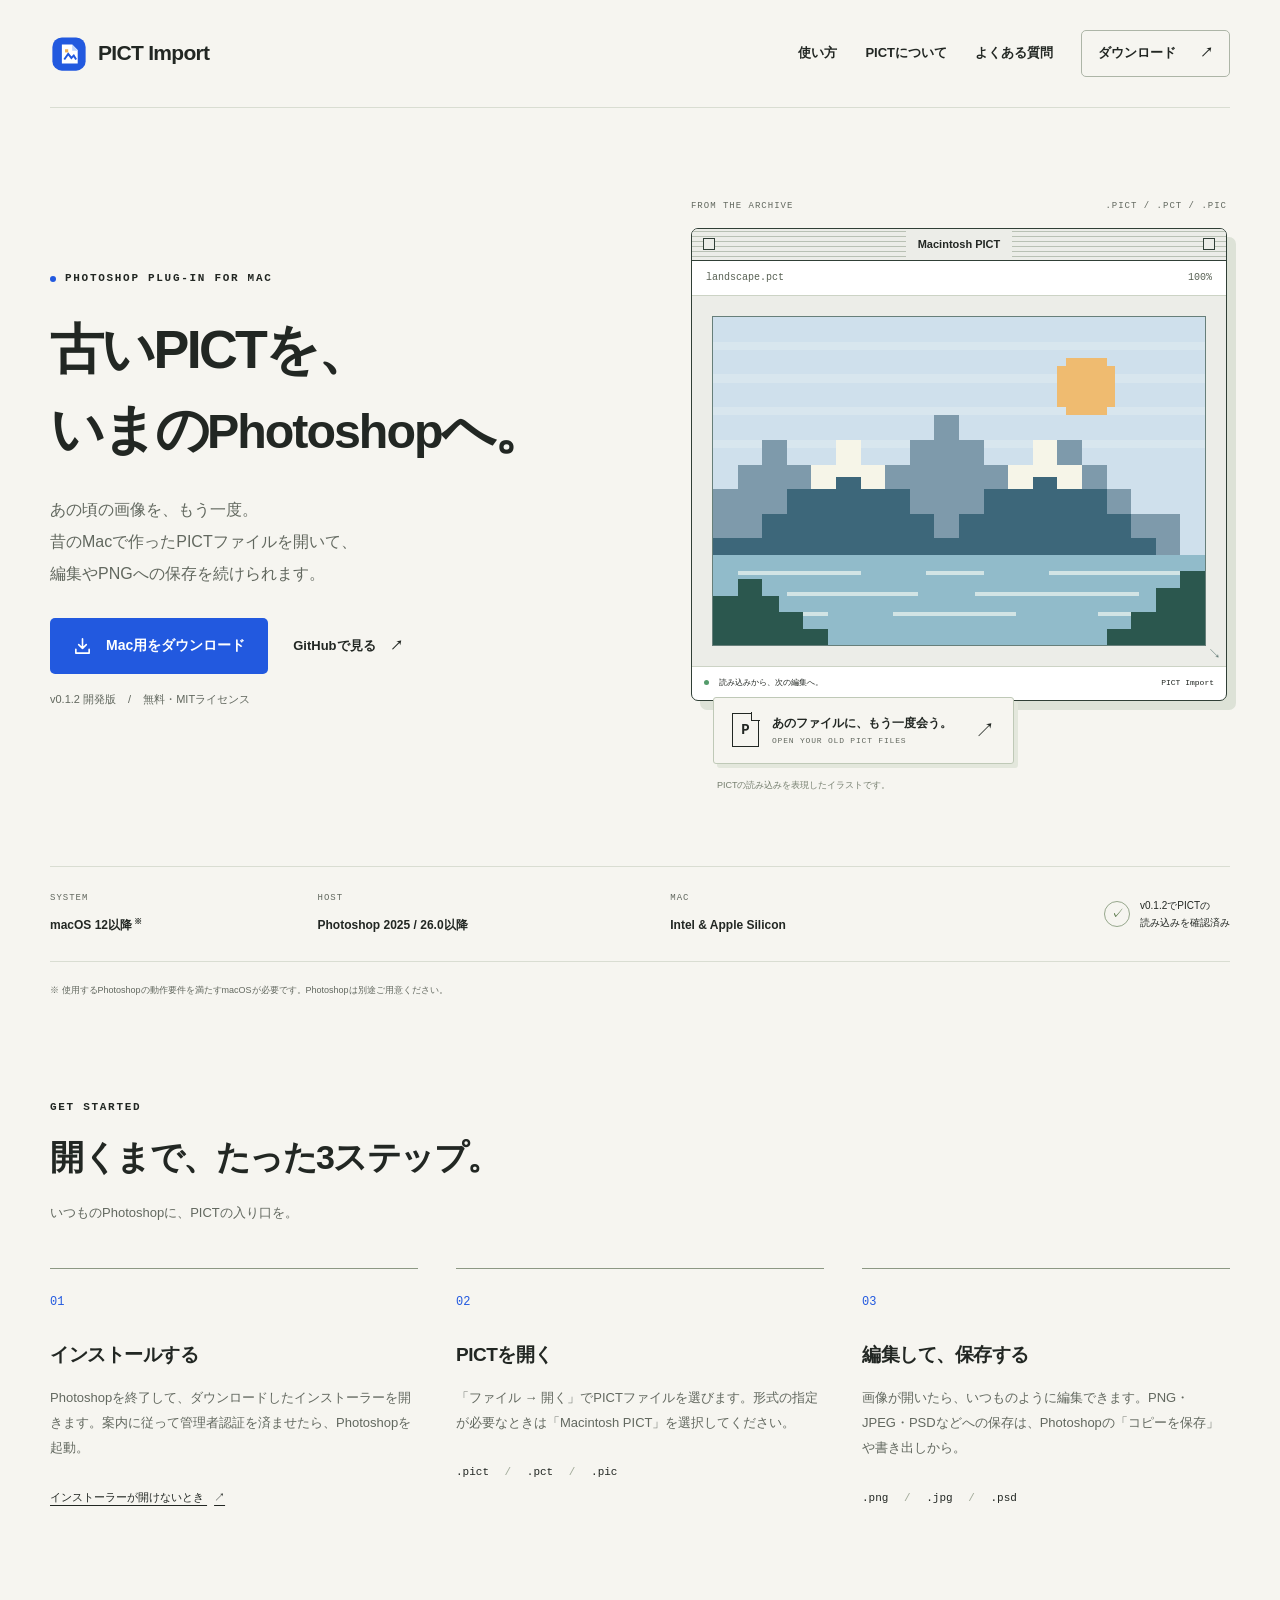
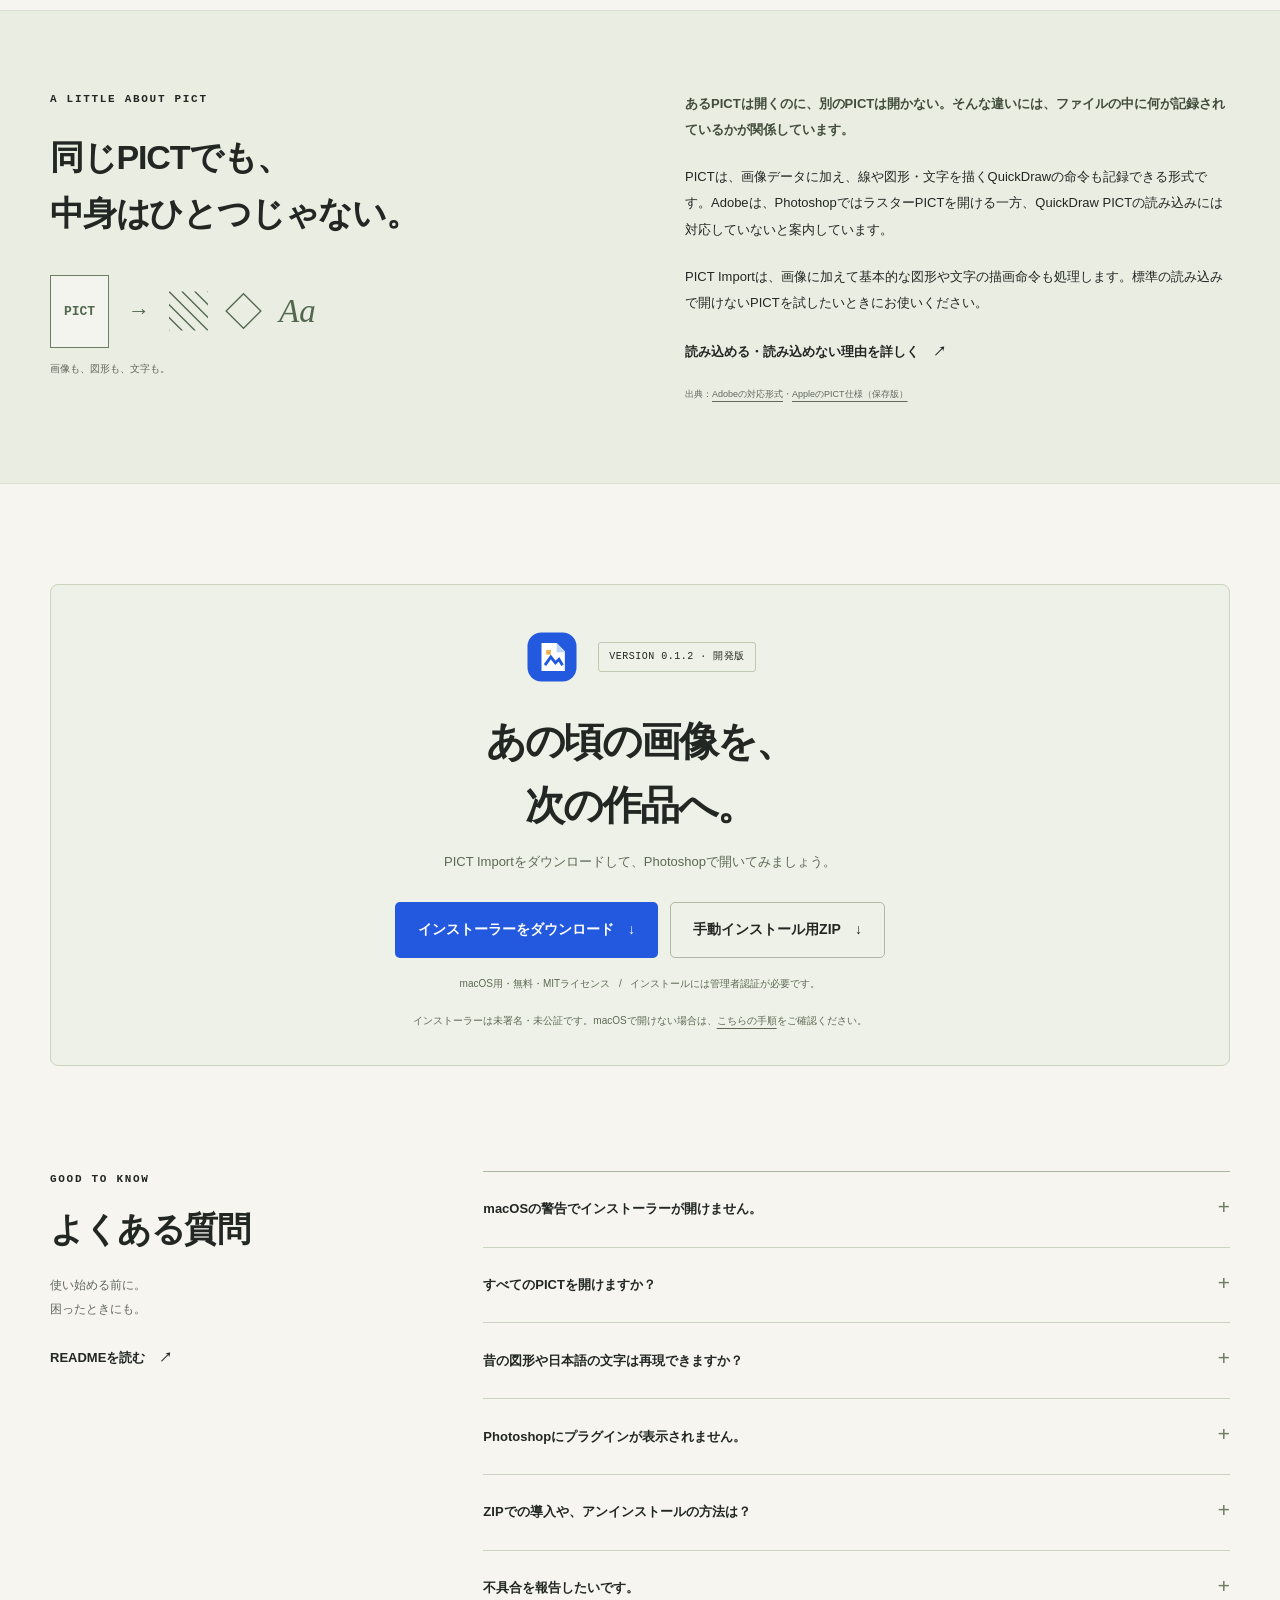
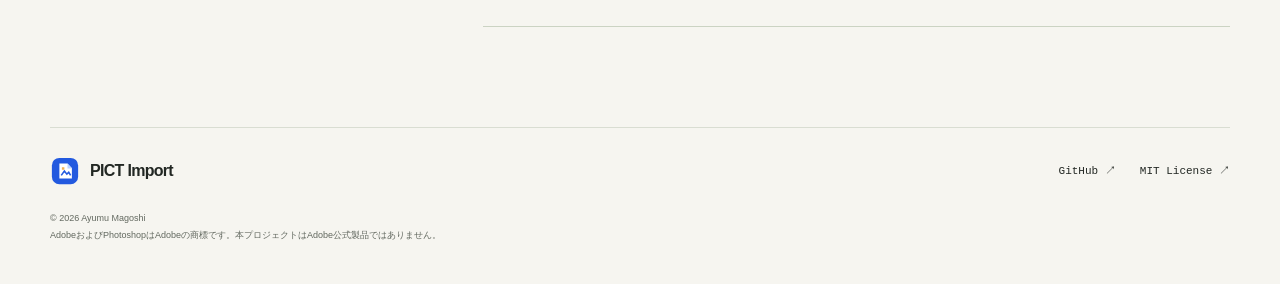
==== docs/index.html @ df790e62 "PICT Importのホームページを追加する" ====
<!doctype html>
<html lang="ja">
<head>
  <meta charset="utf-8">
  <meta name="viewport" content="width=device-width, initial-scale=1">
  <meta name="theme-color" content="#f6f5f0">
  <title>PICT Import — 古いPICTを、いまのPhotoshopへ。</title>
  <meta name="description" content="昔のMacで作成したPICT画像をPhotoshopで開く、無料のmacOS用プラグイン。PICT Importのダウンロード、インストール、使い方をご案内します。">
  <meta property="og:type" content="website">
  <meta property="og:locale" content="ja_JP">
  <meta property="og:title" content="PICT Import — 古いPICTを、いまのPhotoshopへ。">
  <meta property="og:description" content="あの頃の画像を、もう一度。Macintosh PICTをPhotoshopで開く、無料のmacOS用プラグイン。">
  <meta property="og:url" content="https://ayumuwall.github.io/PICT-Import/">
  <link rel="canonical" href="https://ayumuwall.github.io/PICT-Import/">
  <link rel="icon" type="image/svg+xml" href="assets/pict-mark.svg">
  <link rel="stylesheet" href="assets/style.css">
  <script src="assets/site.js" defer></script>
</head>
<body>
  <a class="skip" href="#main">本文へ移動</a>
  <header class="site-header wrap">
    <a class="brand" href="#" aria-label="PICT Import ホーム"><img src="assets/pict-mark.svg" alt="" width="38" height="38"><span>PICT Import</span></a>
    <nav aria-label="メインナビゲーション">
      <a href="#how-to">使い方</a>
      <a href="#about-pict">PICTについて</a>
      <a href="#faq">よくある質問</a>
      <a class="nav-download" href="#download">ダウンロード <span aria-hidden="true">↗</span></a>
    </nav>
  </header>

  <main id="main">
    <section class="hero wrap" aria-labelledby="hero-title">
      <div class="hero-copy">
        <p class="eyebrow"><span class="status-dot" aria-hidden="true"></span> PHOTOSHOP PLUG-IN FOR MAC</p>
        <h1 id="hero-title">古いPICTを、<br>いまの<span class="hero-product">Photoshop</span>へ。</h1>
        <p class="hero-lead">あの頃の画像を、もう一度。<br>昔のMacで作ったPICTファイルを開いて、<br class="desktop-break">編集やPNGへの保存を続けられます。</p>
        <div class="hero-actions">
          <a class="button primary" href="https://github.com/ayumuwall/PICT-Import/releases/download/v0.1.2/PICT-Import-0.1.2-Installer.pkg"><svg viewBox="0 0 20 20" fill="none" aria-hidden="true"><path d="M10 2v10m-4-4 4 4 4-4M3 13v4h14v-4" stroke="currentColor" stroke-width="1.7" stroke-linecap="round" stroke-linejoin="round"/></svg>Mac用をダウンロード</a>
          <a class="text-link" href="https://github.com/ayumuwall/PICT-Import">GitHubで見る <span aria-hidden="true">↗</span></a>
        </div>
        <p class="release-note">v0.1.2 開発版 <span aria-hidden="true">/</span> 無料・MITライセンス</p>
      </div>

      <figure class="hero-visual">
        <div class="visual-topline"><span>FROM THE ARCHIVE</span><span>.PICT / .PCT / .PIC</span></div>
        <div class="art-window">
          <div class="art-titlebar"><span class="window-square" aria-hidden="true"></span><span>Macintosh PICT</span><span class="window-square" aria-hidden="true"></span></div>
          <div class="art-toolbar"><span>landscape.pct</span><span>100%</span></div>
          <div class="art-canvas">
            <svg class="landscape" viewBox="0 0 480 320" role="img" aria-labelledby="landscape-title" shape-rendering="crispEdges">
              <title id="landscape-title">古いMacの絵をイメージした、山と湖のピクセルイラスト</title>
              <rect width="480" height="320" fill="#cfe0ec"/>
              <path d="M0 24h480v8H0zm0 32h480v8H0zm0 32h480v8H0zm0 32h480v8H0z" fill="#d8e6ee"/>
              <path d="M344 40h40v8h8v40h-8v8h-40v-8h-8V48h8z" fill="#efbb70"/>
              <path d="M0 192v-24h24v-24h24v-24h24v24h24v24h24v24h24v-24h24v-24h24v-24h24V96h24v24h24v24h24v24h24v-24h24v-24h24v24h24v24h24v24h48v128H0z" fill="#7e9aab"/>
              <path d="M0 216h48v-24h24v-24h24v-24h24v-24h24v24h24v24h24v24h24v24h24v-24h24v-24h24v-24h24v-24h24v24h24v24h24v24h24v24h24v24h48v104H0z" fill="#3d677a"/>
              <path d="M96 144h24v-24h24v24h24v24h-24v-12h-24v12H96zm192 0h24v-24h24v24h24v24h-24v-12h-24v12h-24z" fill="#f6f5e8"/>
              <path d="M0 232h480v88H0z" fill="#91bbca"/>
              <path d="M24 248h120v4H24zm184 0h56v4h-56zm120 0h128v4H328zM72 268h128v4H72zm184 0h160v4H256zM16 288h96v4H16zm160 0h120v4H176zm200 0h88v4h-88z" fill="#d2e4e5"/>
              <path d="M0 272h24v-16h24v16h16v16h24v16h24v16H0zm384 48v-16h24v-16h24v-24h24v-16h24v72z" fill="#2b574e"/>
            </svg>
            <span class="canvas-corner" aria-hidden="true">↘</span>
          </div>
          <div class="art-status"><span><i aria-hidden="true"></i> 読み込みから、次の編集へ。</span><span>PICT Import</span></div>
        </div>
        <div class="format-tag"><span class="file-mini" aria-hidden="true">P</span><div><strong>あのファイルに、もう一度会う。</strong><span>OPEN YOUR OLD PICT FILES</span></div><span aria-hidden="true">↗</span></div>
        <figcaption>PICTの読み込みを表現したイラストです。</figcaption>
      </figure>
    </section>

    <div class="compatibility wrap" aria-label="必要な環境">
      <div><span class="mini-label">SYSTEM</span><strong>macOS 12以降<sup>※</sup></strong></div>
      <div><span class="mini-label">HOST</span><strong>Photoshop 2025 / 26.0以降</strong></div>
      <div><span class="mini-label">MAC</span><strong>Intel &amp; Apple Silicon</strong></div>
      <div class="verified"><span class="check" aria-hidden="true">✓</span><span>v0.1.2でPICTの<br>読み込みを確認済み</span></div>
    </div>
    <p class="system-note wrap">※ 使用するPhotoshopの動作要件を満たすmacOSが必要です。Photoshopは別途ご用意ください。</p>

    <section id="how-to" class="section wrap" aria-labelledby="how-title">
      <div class="section-heading"><p class="eyebrow">GET STARTED</p><h2 id="how-title">開くまで、<br class="mobile-break">たった3ステップ。</h2><p>いつものPhotoshopに、PICTの入り口を。</p></div>
      <div class="steps">
        <article class="step"><span class="step-number">01</span><h3>インストールする</h3><p>Photoshopを終了して、ダウンロードしたインストーラーを開きます。案内に従って管理者認証を済ませたら、Photoshopを起動。</p><a href="#installer-help">インストーラーが開けないとき <span aria-hidden="true">↗</span></a></article>
        <article class="step"><span class="step-number">02</span><h3>PICTを開く</h3><p>「ファイル → 開く」でPICTファイルを選びます。形式の指定が必要なときは「Macintosh PICT」を選択してください。</p><span class="file-types">.pict <span>/</span> .pct <span>/</span> .pic</span></article>
        <article class="step"><span class="step-number">03</span><h3>編集して、保存する</h3><p>画像が開いたら、いつものように編集できます。PNG・JPEG・PSDなどへの保存は、Photoshopの「コピーを保存」や書き出しから。</p><span class="file-types">.png <span>/</span> .jpg <span>/</span> .psd</span></article>
      </div>
    </section>

    <section id="about-pict" class="pict-story" aria-labelledby="story-title">
      <div class="wrap story-grid">
        <div><p class="eyebrow">A LITTLE ABOUT PICT</p><h2 id="story-title">同じPICTでも、<br>中身はひとつじゃない。</h2><div class="story-graphic" aria-hidden="true"><span class="story-file">PICT</span><span class="story-arrow">→</span><span class="story-symbol">▧</span><span class="story-symbol">◇</span><span class="story-symbol letter">Aa</span></div><p class="story-caption">画像も、図形も、文字も。</p></div>
        <div class="story-copy"><p>あるPICTは開くのに、別のPICTは開かない。そんな違いには、ファイルの中に何が記録されているかが関係しています。</p><p>PICTは、画像データに加え、線や図形・文字を描くQuickDrawの命令も記録できる形式です。Adobeは、PhotoshopではラスターPICTを開ける一方、QuickDraw PICTの読み込みには対応していないと案内しています。</p><p>PICT Importは、画像に加えて基本的な図形や文字の描画命令も処理します。標準の読み込みで開けないPICTを試したいときにお使いください。</p><a class="text-link" href="https://github.com/ayumuwall/PICT-Import#photoshopで開けるpictと開けないpictがある理由">読み込める・読み込めない理由を詳しく <span aria-hidden="true">↗</span></a><p class="source-note">出典：<a href="https://helpx.adobe.com/jp/photoshop/desktop/save-and-export/export-files-to-different-formats/image-file-formats-supported-in-photoshop.html">Adobeの対応形式</a>・<a href="https://dev.os9.ca/techpubs/mac/QuickDraw/QuickDraw-461.html">AppleのPICT仕様（保存版）</a></p></div>
      </div>
    </section>

    <section id="download" class="section wrap download-section" aria-labelledby="download-title">
      <div class="download-panel"><div class="download-heading"><img src="assets/pict-mark.svg" alt="" width="56" height="56"><span class="version-chip">VERSION 0.1.2 · 開発版</span></div><h2 id="download-title">あの頃の画像を、<br>次の作品へ。</h2><p>PICT Importをダウンロードして、<br class="mobile-break">Photoshopで開いてみましょう。</p><div class="download-actions"><a class="button primary" href="https://github.com/ayumuwall/PICT-Import/releases/download/v0.1.2/PICT-Import-0.1.2-Installer.pkg">インストーラーをダウンロード <span aria-hidden="true">↓</span></a><a class="button secondary" href="https://github.com/ayumuwall/PICT-Import/releases/download/v0.1.2/PICT-Import-0.1.2-macOS.zip">手動インストール用ZIP <span aria-hidden="true">↓</span></a></div><p class="download-note">macOS用・無料・MITライセンス <span aria-hidden="true">/</span> インストールには管理者認証が必要です。</p><p class="signature-note">インストーラーは未署名・未公証です。macOSで開けない場合は、<a href="#installer-help">こちらの手順</a>をご確認ください。</p></div>
    </section>

    <section id="faq" class="section wrap faq-section" aria-labelledby="faq-title">
      <div class="faq-heading"><p class="eyebrow">GOOD TO KNOW</p><h2 id="faq-title">よくある質問</h2><p>使い始める前に。<br>困ったときにも。</p><a class="text-link" href="https://github.com/ayumuwall/PICT-Import#readme">READMEを読む <span aria-hidden="true">↗</span></a></div>
      <div class="questions">
        <details id="installer-help"><summary>macOSの警告でインストーラーが開けません。</summary><div class="answer"><p>「開発元を確認できない」などの警告が出る場合があります。このサイトのリンク先のGitHubリリースから取得したファイルであることを確認したうえで、次の手順で許可してください。</p><ol><li>一度インストーラーを開き、警告が出たら閉じます。</li><li>「システム設定 → プライバシーとセキュリティ」を開きます。macOS 12では「システム環境設定 → セキュリティとプライバシー → 一般」です。</li><li>対象のインストーラーに対して「このまま開く」を選び、案内に従います。</li></ol><p>詳しくは<a href="https://support.apple.com/ja-jp/102445">Appleの案内</a>をご覧ください。管理されているMacで許可できない場合は、管理者へご相談ください。</p></div></details>
        <details><summary>すべてのPICTを開けますか？</summary><div class="answer"><p>PICT 1／2の白黒・パレットカラー・RGB画像や、基本的な図形に対応しています。QuickTime形式でJPEGなどを埋め込んだPICT、一部の特殊な描画には未対応です。MacBinary・AppleDouble・StuffItやリソースフォーク全体からは、先にPICTデータを取り出す必要があります。</p><p>詳しい制限は<a href="https://github.com/ayumuwall/PICT-Import#読み込める画像と制限">README</a>で確認できます。</p></div></details>
        <details><summary>昔の図形や日本語の文字は再現できますか？</summary><div class="answer"><p>基本的な図形とMacRomanの欧文文字に対応しています。日本語などは正しく再現できず、欧文も現在のフォントを使うため字形や字幅が変わる場合があります。図形や文字は画像として読み込まれます。</p></div></details>
        <details><summary>Photoshopにプラグインが表示されません。</summary><div class="answer"><p>Photoshopを終了して起動し直し、「Photoshop → プラグインについて」に「Macintosh PICT」があるか確認してください。Photoshop 2025（26.0）以降が必要です。</p><p>以前に手動で配置したコピーがある場合は、同じプラグインの二重配置も確認してください。</p></div></details>
        <details><summary>ZIPでの導入や、アンインストールの方法は？</summary><div class="answer"><p>Photoshopを終了し、プラグインを次の共有フォルダーへ配置します。削除するときは、この中の<code>PICT Import.plugin</code>をゴミ箱へ移動してください。</p><div class="copy-path"><code id="plugin-path">/Library/Application Support/Adobe/Plug-Ins/CC/</code><button type="button" id="copy-path" aria-describedby="copy-status">コピー</button></div><p id="copy-status" class="copy-status" role="status" aria-live="polite"></p><p>手動導入の詳しい手順は<a href="https://github.com/ayumuwall/PICT-Import#インストール">README</a>にまとめています。</p></div></details>
        <details><summary>不具合を報告したいです。</summary><div class="answer"><p><a href="https://github.com/ayumuwall/PICT-Import/issues">GitHub Issues</a>へ、macOS・Photoshop・PICT Importのバージョン、Macの種類（Intel／Apple Silicon）、表示されたエラーを添えてお知らせください。共有可能なサンプルがあると調査に役立ちます。</p></div></details>
      </div>
    </section>
  </main>

  <footer class="site-footer wrap"><a class="brand" href="#"><img src="assets/pict-mark.svg" alt="" width="30" height="30"><span>PICT Import</span></a><div><a href="https://github.com/ayumuwall/PICT-Import">GitHub ↗</a><a href="https://github.com/ayumuwall/PICT-Import/blob/main/LICENSE">MIT License ↗</a></div><p>© 2026 Ayumu Magoshi<br>AdobeおよびPhotoshopはAdobeの商標です。本プロジェクトはAdobe公式製品ではありません。</p></footer>
</body>
</html>
---- docs/assets/style.css ----
:root{--paper:#f6f5f0;--ink:#222723;--muted:#62685f;--line:#d9ddd2;--blue:#2259df;--blue-dark:#1541b2;--green:#e9ede2;--mono:ui-monospace,SFMono-Regular,Menlo,monospace;--sans:-apple-system,BlinkMacSystemFont,"Helvetica Neue","Hiragino Kaku Gothic ProN","Yu Gothic",Meiryo,sans-serif}*{box-sizing:border-box}html{scroll-behavior:smooth;scroll-padding-top:24px}body{margin:0;background:var(--paper);color:var(--ink);font-family:var(--sans);font-size:15px;line-height:1.85;-webkit-font-smoothing:antialiased}a{color:inherit;text-underline-offset:4px}button{font:inherit}a:focus-visible,button:focus-visible,summary:focus-visible{outline:3px solid var(--blue);outline-offset:5px}img,svg{max-width:100%;vertical-align:middle}.wrap{width:min(1180px,calc(100% - 96px));margin-inline:auto}.skip{position:absolute;left:20px;top:-80px;background:var(--ink);color:white;padding:12px 20px;z-index:10}.skip:focus{top:12px}.site-header{height:108px;display:flex;align-items:center;justify-content:space-between;border-bottom:1px solid var(--line);gap:24px}.brand{display:inline-flex;align-items:center;gap:10px;text-decoration:none;font-size:21px;font-weight:750;letter-spacing:-.7px;white-space:nowrap}nav{display:flex;align-items:center;gap:28px;font-size:13px;font-weight:650}nav a{text-decoration:none}nav a:hover{color:var(--blue)}.nav-download{border:1px solid #adb5a7;padding:10px 16px;border-radius:5px;display:flex;align-items:center;gap:24px}.hero{display:grid;grid-template-columns:1.1fr 1fr;align-items:center;gap:48px;min-height:620px;padding-block:78px 72px}.eyebrow{font-family:var(--mono);font-size:11px;letter-spacing:1.7px;font-weight:650;margin:0 0 22px;display:flex;align-items:center;gap:9px;line-height:1.5}.status-dot{width:6px;height:6px;background:var(--blue);border-radius:50%}h1,h2,h3,p{overflow-wrap:anywhere}h1{font-size:clamp(36px,4.2vw,57px);line-height:1.5;letter-spacing:-2.7px;margin:0 0 24px;font-weight:750;word-break:keep-all;overflow-wrap:normal}.hero-product{font-size:.9em;letter-spacing:-2px}.hero-lead{font-size:16px;line-height:2;color:var(--muted);margin:0 0 28px}.hero-actions{display:flex;align-items:center;gap:25px;flex-wrap:wrap}.button{display:inline-flex;align-items:center;justify-content:center;gap:14px;min-height:54px;padding:14px 22px;border-radius:5px;font-weight:650;font-size:14px;text-decoration:none;border:1px solid transparent;transition:background .2s,transform .2s}.button svg{width:19px;height:19px}.primary{background:var(--blue);color:#fff}.primary:hover{background:var(--blue-dark);transform:translateY(-2px)}.secondary{background:transparent;border-color:#afb8a6}.secondary:hover{background:#e1e7d8}.text-link{font-size:13px;font-weight:650;text-decoration:none;display:inline-flex;align-items:center;gap:14px}.text-link:hover{color:var(--blue)}.release-note{font-size:11px;color:var(--muted);margin:15px 0 0}.release-note span{margin:0 9px}.hero-visual{margin:0;position:relative;padding:12px 3px 0 0}.visual-topline{display:flex;justify-content:space-between;gap:12px;font-family:var(--mono);font-size:9px;letter-spacing:1px;color:var(--muted);margin-bottom:13px}.art-window{border:1.5px solid #303f36;border-radius:7px;background:#fff;box-shadow:9px 9px 0 #dde2d7;overflow:hidden}.art-titlebar{height:32px;background:repeating-linear-gradient(to bottom,#ecede8 0,#ecede8 2px,#b9c1b4 2px,#b9c1b4 3px,#ecede8 3px,#ecede8 5px);border-bottom:1.5px solid #303f36;display:flex;align-items:center;justify-content:space-between;padding:0 11px;font-size:11px;font-weight:650}.art-titlebar>span:nth-child(2){background:#ecede8;padding-inline:12px;line-height:26px}.window-square{width:12px;height:12px;border:1px solid #303f36;background:#ecede8}.art-toolbar{display:flex;justify-content:space-between;padding:8px 14px;border-bottom:1px solid #ccd3c5;font-family:var(--mono);font-size:10px;color:#586154}.art-canvas{padding:20px;background-color:#ecede8;background-image:radial-gradient(#c0c7b9 .7px,transparent .7px);background-size:6px 6px;position:relative}.landscape{display:block;width:100%;border:1px solid #677f7a}.canvas-corner{position:absolute;right:5px;bottom:0;font-size:13px;color:#677f7a}.art-status{padding:9px 12px;display:flex;justify-content:space-between;align-items:center;gap:12px;border-top:1px solid #ccd3c5;font-size:8px;font-family:var(--mono)}.art-status i{display:inline-block;width:5px;height:5px;background:#549b6b;border-radius:50%;margin-right:5px}.format-tag{display:flex;align-items:center;gap:13px;width:max-content;max-width:calc(100% - 22px);margin:-4px 0 0 22px;position:relative;background:var(--paper);padding:14px 18px;border:1px solid #bfc9b7;border-radius:3px;box-shadow:4px 4px 0 #e3e7dc}.format-tag strong{display:block;font-size:12px}.format-tag div>span{display:block;font-family:var(--mono);font-size:8px;letter-spacing:.8px;color:var(--muted)}.format-tag>span:last-child{margin-left:10px;font-size:20px}.file-mini{display:grid;place-items:center;width:27px;height:34px;border:1.5px solid var(--ink);font-family:var(--mono);font-size:14px;font-weight:700;position:relative}.file-mini:after{content:"";position:absolute;right:-2px;top:-2px;width:8px;height:8px;background:var(--paper);border-left:1.5px solid var(--ink);border-bottom:1.5px solid var(--ink)}figcaption{margin:13px 0 0 26px;font-size:9px;color:#757e6e}.compatibility{display:grid;grid-template-columns:1fr 1.35fr 1.2fr 1fr;gap:24px;padding-block:23px;border-top:1px solid var(--line);border-bottom:1px solid var(--line);align-items:center}.mini-label{display:block;font-family:var(--mono);font-size:9px;color:var(--muted);letter-spacing:1px;margin-bottom:4px}.compatibility strong{font-size:12px;font-weight:600}.compatibility sup{font-size:8px;margin-left:2px}.verified{display:flex;align-items:center;gap:10px;justify-content:flex-end;font-size:10px;line-height:1.7}.check{display:grid;place-items:center;width:26px;height:26px;border:1px solid #96a78c;border-radius:50%;color:#537343;font-size:13px}.system-note{font-size:9px;color:var(--muted);padding-top:11px;margin-bottom:0}.section{padding-block:100px}.section-heading h2,.faq-heading h2{font-size:34px;letter-spacing:-1.5px;line-height:1.55;margin:0 0 17px}.section-heading .eyebrow,.faq-heading .eyebrow{margin-bottom:16px}.section-heading>p:last-child{font-size:13px;color:var(--muted);margin:0}.steps{display:grid;grid-template-columns:repeat(3,1fr);gap:38px;margin-top:43px}.step{border-top:1.5px solid #8c9883;padding-top:17px}.step-number{font-family:var(--mono);font-size:12px;color:var(--blue)}.step h3{font-size:19px;letter-spacing:-.5px;margin:23px 0 13px}.step p{font-size:13px;color:var(--muted);margin:0 0 21px;line-height:1.95}.step>a{font-size:11px;text-underline-offset:4px}.step>a span{margin-left:7px}.file-types{font-family:var(--mono);font-size:11px}.file-types span{color:#a1aa99;padding:0 9px}.pict-story{background:var(--green);padding-block:80px;border-block:1px solid #d9e0d1}.story-grid{display:grid;grid-template-columns:1fr 1fr;gap:90px}.story-grid h2{font-size:34px;letter-spacing:-1.2px;line-height:1.65;margin:0}.story-graphic{display:flex;align-items:center;gap:16px;margin-top:34px;color:#53674e}.story-file{font-family:var(--mono);font-weight:650;display:grid;place-items:center;width:59px;height:73px;border:1.5px solid #6c7d63;font-size:13px;background:#f2f4ed}.story-arrow{font-size:22px;margin-inline:3px}.story-symbol{font-size:39px;line-height:1}.story-symbol.letter{font-family:Georgia,serif;font-size:33px;font-style:italic}.story-caption{font-size:10px;margin-top:12px;color:var(--muted)}.story-copy>p{font-size:13px;line-height:2.05;margin:0 0 20px}.story-copy>p:first-child{font-weight:650;color:#424d3b}.story-copy .source-note{font-size:9px;color:var(--muted);margin:20px 0 0}.download-section{padding-bottom:44px}.download-panel{text-align:center;border:1px solid #cbd5be;padding:44px 32px 35px;border-radius:8px;background-color:#edf1e7;background-image:radial-gradient(#c3cdb6 .7px,transparent .7px);background-size:8px 8px}.download-heading{display:flex;justify-content:center;align-items:center;gap:18px;margin-bottom:24px}.version-chip{border:1px solid #bdc9b0;background:#edf1e7;padding:5px 10px;border-radius:3px;font-size:10px;font-family:var(--mono);letter-spacing:.5px}.download-panel h2{font-size:40px;letter-spacing:-1.9px;line-height:1.6;margin:0 0 12px}.download-panel>p{font-size:13px;color:#5d6955}.download-actions{display:flex;justify-content:center;flex-wrap:wrap;gap:12px;margin:28px 0 17px}.download-panel .download-note{font-size:10px;margin:0}.download-note span{padding-inline:6px}.download-panel .signature-note{font-size:10px;max-width:620px;margin:17px auto 0;line-height:1.9}.faq-section{display:grid;grid-template-columns:1fr 2fr;gap:60px;padding-top:61px}.faq-heading>p:not(.eyebrow){font-size:12px;line-height:2;color:var(--muted)}.faq-heading .text-link{margin-top:13px}.questions{border-top:1px solid #abb6a0}.questions details{border-bottom:1px solid #cbd3c3;scroll-margin-top:32px}.questions summary{list-style:none;cursor:pointer;font-size:13px;font-weight:600;min-height:72px;display:flex;align-items:center;gap:24px;justify-content:space-between;padding-block:18px}.questions summary::-webkit-details-marker{display:none}.questions summary:after{content:"+";font-family:var(--mono);font-size:21px;font-weight:400;flex:none;color:#6f7d63}.questions details[open]>summary:after{content:"−"}.questions details[open]>summary{color:var(--blue)}.answer{font-size:12px;line-height:2;color:#5b6653;padding:0 22px 20px 0}.answer p{margin:0 0 15px}.answer p:last-child{margin-bottom:0}.answer ol{padding-left:22px}.answer li{margin-bottom:7px}.answer code{font-family:var(--mono);font-size:11px}.copy-path{display:flex;align-items:center;gap:12px;background:#e9ede3;border-radius:4px;padding:12px}.copy-path code{overflow-wrap:anywhere;min-width:0;flex:1}.copy-path button{flex:none;border:1px solid #a9b69c;padding:5px 9px;border-radius:3px;cursor:pointer;color:#45563b;background:#f7f8f4;font-size:10px}.copy-path button:hover{background:#fff}.copy-status{font-size:10px;min-height:1em}.site-footer{display:grid;grid-template-columns:1fr auto;gap:24px;border-top:1px solid var(--line);padding-block:28px 40px}.site-footer .brand{font-size:16px}.site-footer>div{display:flex;align-items:center;gap:24px;font-family:var(--mono);font-size:11px}.site-footer>div a{text-decoration:none}.site-footer>p{font-size:9px;color:var(--muted);line-height:1.9;margin:0;grid-column:1/-1}.mobile-break{display:none}
@media(min-width:1500px){h1{font-size:58px}.hero{gap:72px}}@media(max-width:1050px){.wrap{width:calc(100% - 64px)}nav{gap:20px;font-size:12px}.nav-download{padding:8px 12px;gap:14px}.hero{gap:32px;padding-block:64px;min-height:570px}h1{font-size:clamp(30px,3.8vw,40px);letter-spacing:-2px}.hero-lead{font-size:14px}.hero-actions{gap:16px}.hero-actions .button{font-size:12px;padding-inline:15px}.hero-actions .text-link{font-size:11px}.story-grid{gap:48px}.compatibility{gap:16px}.compatibility strong{font-size:10px}.verified{font-size:9px}.art-canvas{padding:15px}.format-tag{margin-left:12px;padding:12px;gap:10px}.format-tag strong{font-size:10px}.steps{gap:28px}.step h3{font-size:17px}.faq-section{gap:45px}.section{padding-block:80px}.download-section{padding-bottom:35px}.faq-section{padding-top:45px}}@media(max-width:760px){.wrap{width:calc(100% - 40px)}.site-header{height:78px;gap:10px}.brand{font-size:19px}.brand img{width:32px;height:32px}nav>a:not(.nav-download){display:none}.nav-download{font-size:11px;gap:10px}.hero{grid-template-columns:1fr;gap:38px;padding-block:50px 42px}.hero-copy{max-width:560px}.hero .eyebrow{font-size:9px;letter-spacing:1.3px;margin-bottom:20px}h1{font-size:clamp(33px,7.2vw,49px);letter-spacing:-2px;line-height:1.5;margin-bottom:23px}.hero-lead{font-size:14px}.hero-actions{gap:22px}.hero-actions .button{font-size:13px;padding:14px 20px}.hero-actions .text-link{font-size:12px}.hero-visual{max-width:530px;width:100%;margin:0 auto}.visual-topline{font-size:8px}.art-canvas{padding:22px}.format-tag{margin-left:24px;padding:12px 17px;gap:13px}.format-tag strong{font-size:12px}.art-status{font-size:8px}.compatibility{grid-template-columns:1fr 1fr;gap:20px;padding-block:22px}.compatibility strong{font-size:11px}.verified{justify-content:flex-start;font-size:10px}.verified br{display:none}.mini-label{font-size:8px}.system-note{font-size:9px;line-height:1.8}.section{padding-block:64px}.section-heading h2,.faq-heading h2{font-size:28px}.section-heading>p:last-child{font-size:12px}.steps{grid-template-columns:1fr;gap:30px;margin-top:30px}.step{padding:15px 0 0 42px;position:relative}.step-number{position:absolute;left:0;top:18px}.step h3{margin:0 0 10px;font-size:18px}.step p{font-size:13px;margin:0 0 13px}.step>a{display:inline-block;margin-top:0}.pict-story{padding-block:58px}.story-grid{grid-template-columns:1fr;gap:27px}.story-grid h2{font-size:28px}.story-graphic{margin-top:22px;gap:20px}.story-caption{margin-bottom:0}.story-copy>p{font-size:13px}.story-copy .text-link{font-size:12px}.download-section{padding-bottom:28px}.download-panel{padding:32px 18px 28px}.download-heading{gap:13px;margin-bottom:22px}.download-heading img{width:44px;height:44px}.version-chip{font-size:9px}.download-panel h2{font-size:32px;letter-spacing:-1.5px}.download-panel>p{font-size:12px}.download-actions{flex-direction:column;gap:10px;margin-top:24px}.download-actions .button{width:100%;font-size:12px;padding-inline:12px}.download-panel .download-note,.download-panel .signature-note{font-size:9px}.download-note span{display:none}.download-panel .download-note{max-width:240px;margin:auto}.faq-section{grid-template-columns:1fr;gap:28px;padding-top:36px}.faq-heading>p:not(.eyebrow){margin-bottom:8px}.faq-heading>p br{display:none}.faq-heading .text-link{margin-top:2px}.questions summary{font-size:12px;min-height:68px;gap:12px}.answer{padding-right:5px}.site-footer{padding-bottom:30px;gap:18px}.site-footer>div{gap:15px;font-size:10px}.site-footer .brand{font-size:14px;gap:7px}.site-footer .brand img{width:26px;height:26px}.mobile-break{display:initial}}@media(max-width:380px){h1{font-size:28px;letter-spacing:-1.7px}.hero-actions{gap:15px}.hero-actions .button{padding-inline:15px}.hero-actions .text-link{font-size:11px}.format-tag{margin-left:8px;padding-inline:11px;gap:10px}.format-tag strong{font-size:10px}.art-status{font-size:7px}.nav-download{padding-inline:10px}.site-header .brand{font-size:17px;gap:7px}}@media(prefers-reduced-motion:reduce){html{scroll-behavior:auto}*,*:before,*:after{transition:none!important;animation:none!important}}
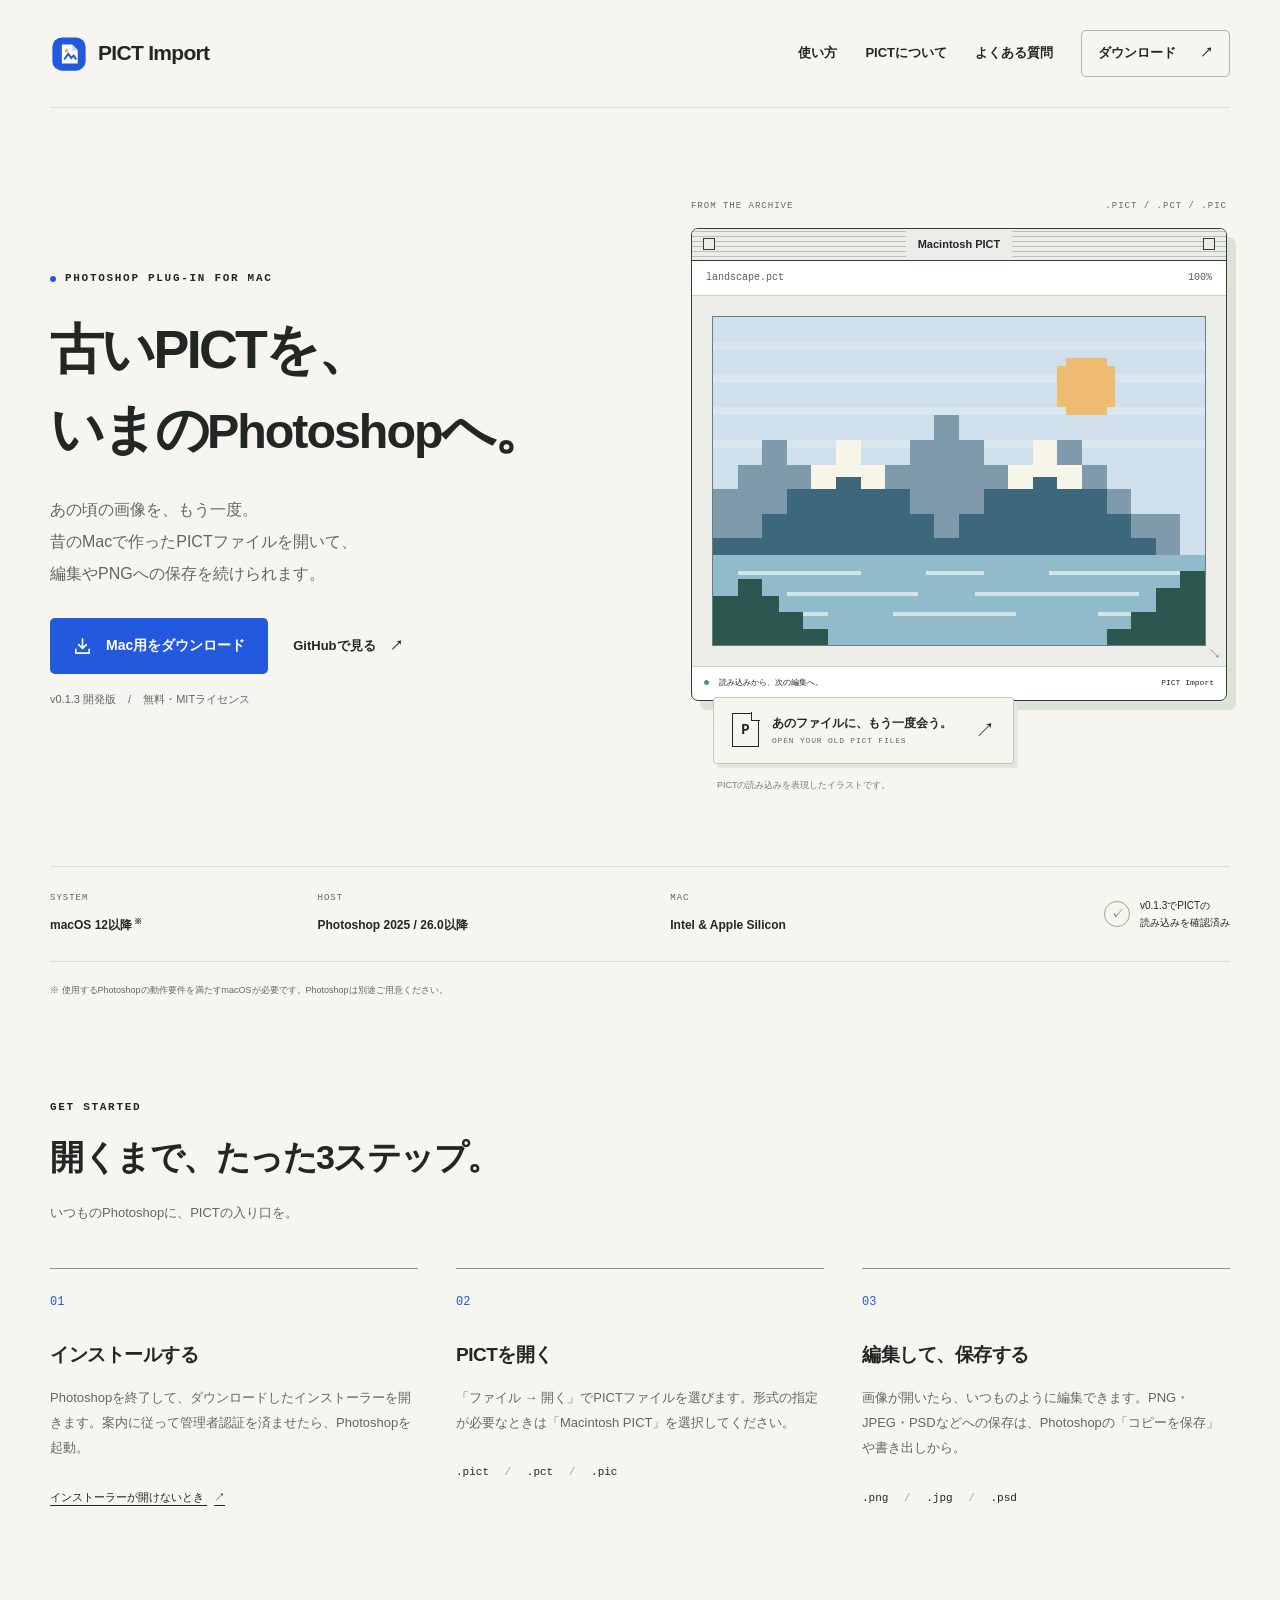
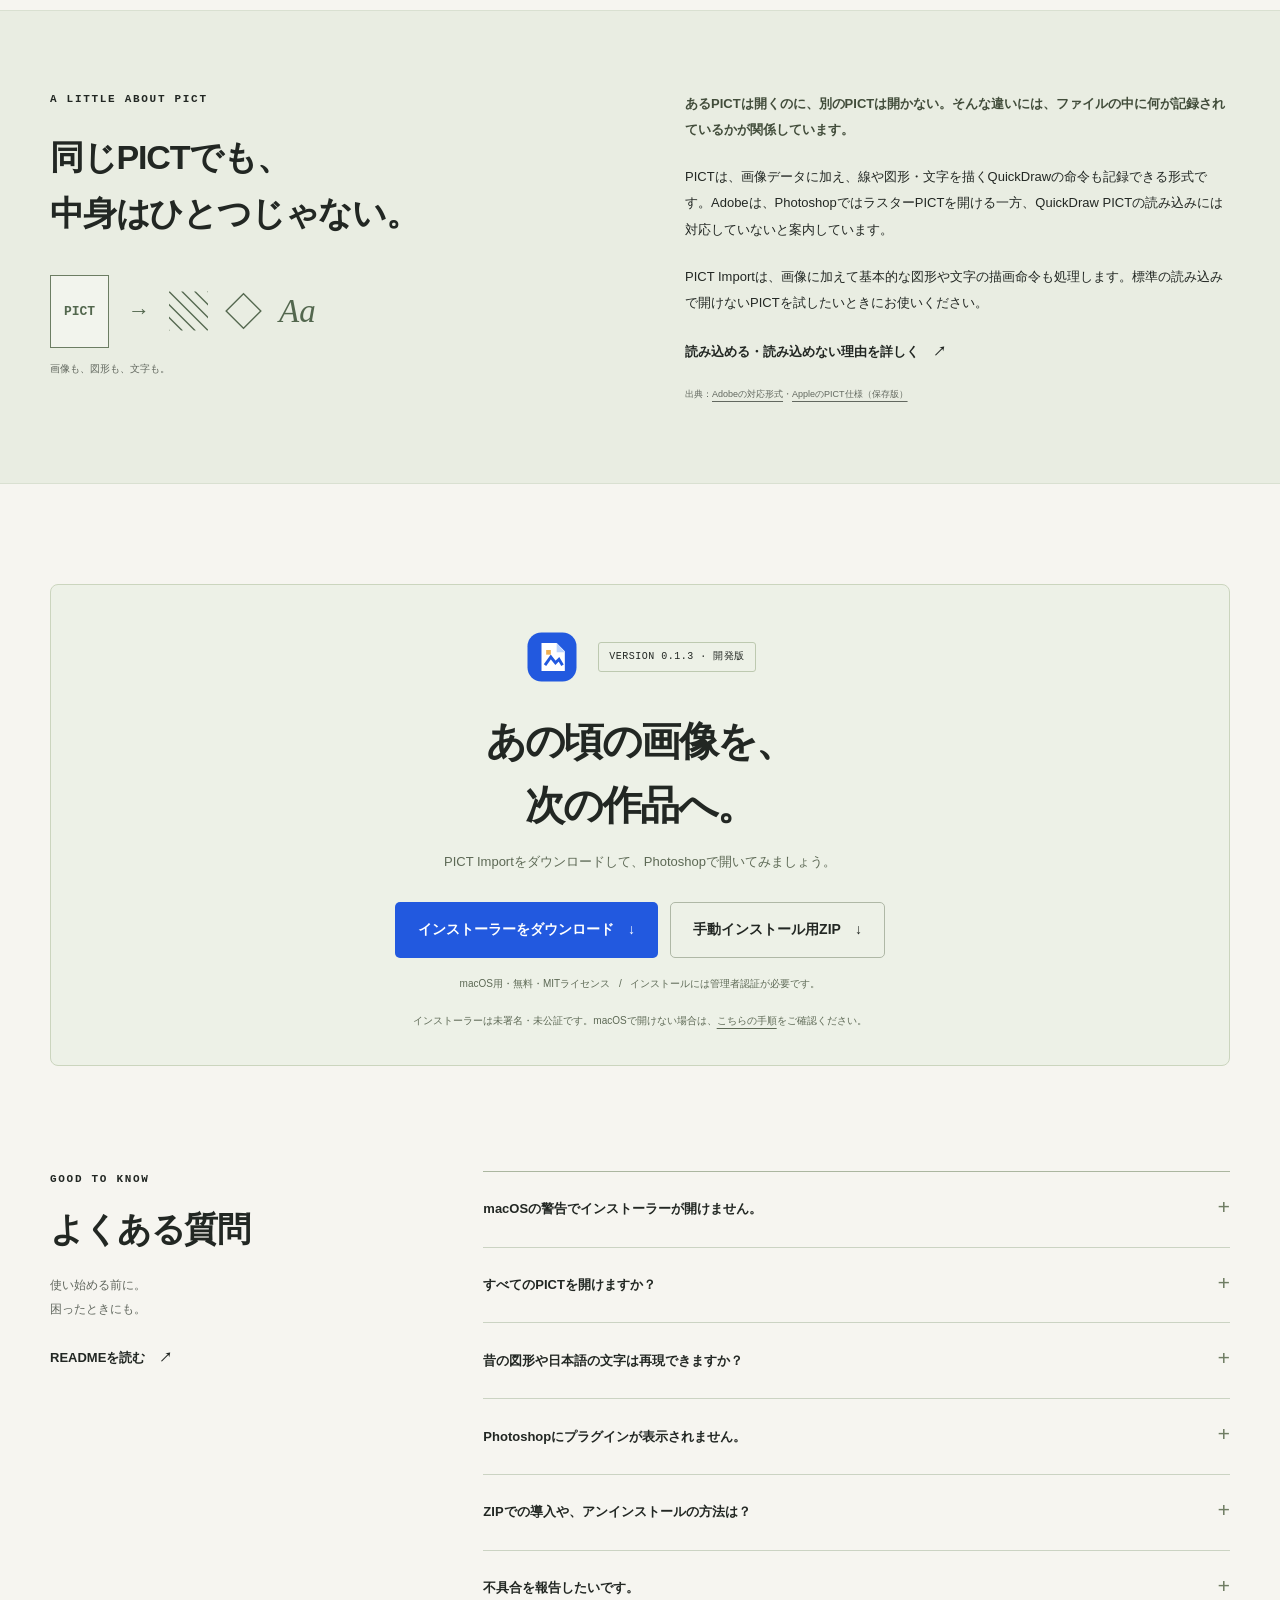
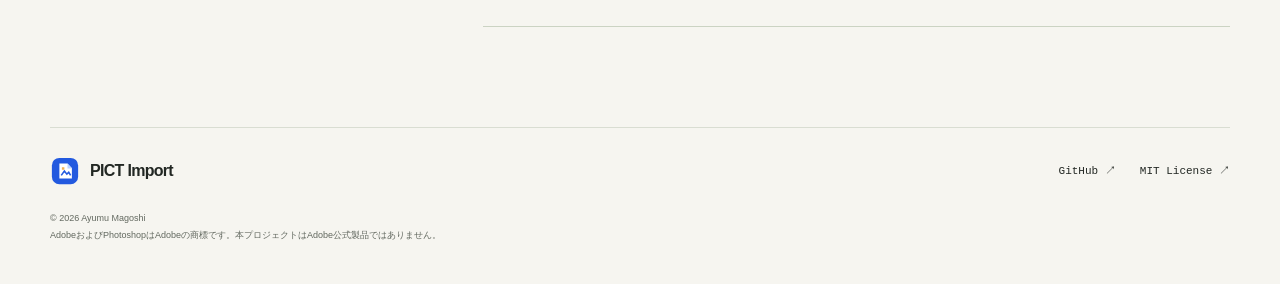
==== commit 82c0f7fd: "QuickTime埋め込みJPEGに対応して0.1.3を公開する" ====
--- a/docs/index.html
+++ b/docs/index.html
@@ -35,10 +35,10 @@
         <h1 id="hero-title">古いPICTを、<br>いまの<span class="hero-product">Photoshop</span>へ。</h1>
         <p class="hero-lead">あの頃の画像を、もう一度。<br>昔のMacで作ったPICTファイルを開いて、<br class="desktop-break">編集やPNGへの保存を続けられます。</p>
         <div class="hero-actions">
-          <a class="button primary" href="https://github.com/ayumuwall/PICT-Import/releases/download/v0.1.2/PICT-Import-0.1.2-Installer.pkg"><svg viewBox="0 0 20 20" fill="none" aria-hidden="true"><path d="M10 2v10m-4-4 4 4 4-4M3 13v4h14v-4" stroke="currentColor" stroke-width="1.7" stroke-linecap="round" stroke-linejoin="round"/></svg>Mac用をダウンロード</a>
+          <a class="button primary" href="https://github.com/ayumuwall/PICT-Import/releases/download/v0.1.3/PICT-Import-0.1.3-Installer.pkg"><svg viewBox="0 0 20 20" fill="none" aria-hidden="true"><path d="M10 2v10m-4-4 4 4 4-4M3 13v4h14v-4" stroke="currentColor" stroke-width="1.7" stroke-linecap="round" stroke-linejoin="round"/></svg>Mac用をダウンロード</a>
           <a class="text-link" href="https://github.com/ayumuwall/PICT-Import">GitHubで見る <span aria-hidden="true">↗</span></a>
         </div>
-        <p class="release-note">v0.1.2 開発版 <span aria-hidden="true">/</span> 無料・MITライセンス</p>
+        <p class="release-note">v0.1.3 開発版 <span aria-hidden="true">/</span> 無料・MITライセンス</p>
       </div>
 
       <figure class="hero-visual">
@@ -72,7 +72,7 @@
       <div><span class="mini-label">SYSTEM</span><strong>macOS 12以降<sup>※</sup></strong></div>
       <div><span class="mini-label">HOST</span><strong>Photoshop 2025 / 26.0以降</strong></div>
       <div><span class="mini-label">MAC</span><strong>Intel &amp; Apple Silicon</strong></div>
-      <div class="verified"><span class="check" aria-hidden="true">✓</span><span>v0.1.2でPICTの<br>読み込みを確認済み</span></div>
+      <div class="verified"><span class="check" aria-hidden="true">✓</span><span>v0.1.3でPICTの<br>読み込みを確認済み</span></div>
     </div>
     <p class="system-note wrap">※ 使用するPhotoshopの動作要件を満たすmacOSが必要です。Photoshopは別途ご用意ください。</p>
 
@@ -93,14 +93,14 @@
     </section>
 
     <section id="download" class="section wrap download-section" aria-labelledby="download-title">
-      <div class="download-panel"><div class="download-heading"><img src="assets/pict-mark.svg" alt="" width="56" height="56"><span class="version-chip">VERSION 0.1.2 · 開発版</span></div><h2 id="download-title">あの頃の画像を、<br>次の作品へ。</h2><p>PICT Importをダウンロードして、<br class="mobile-break">Photoshopで開いてみましょう。</p><div class="download-actions"><a class="button primary" href="https://github.com/ayumuwall/PICT-Import/releases/download/v0.1.2/PICT-Import-0.1.2-Installer.pkg">インストーラーをダウンロード <span aria-hidden="true">↓</span></a><a class="button secondary" href="https://github.com/ayumuwall/PICT-Import/releases/download/v0.1.2/PICT-Import-0.1.2-macOS.zip">手動インストール用ZIP <span aria-hidden="true">↓</span></a></div><p class="download-note">macOS用・無料・MITライセンス <span aria-hidden="true">/</span> インストールには管理者認証が必要です。</p><p class="signature-note">インストーラーは未署名・未公証です。macOSで開けない場合は、<a href="#installer-help">こちらの手順</a>をご確認ください。</p></div>
+      <div class="download-panel"><div class="download-heading"><img src="assets/pict-mark.svg" alt="" width="56" height="56"><span class="version-chip">VERSION 0.1.3 · 開発版</span></div><h2 id="download-title">あの頃の画像を、<br>次の作品へ。</h2><p>PICT Importをダウンロードして、<br class="mobile-break">Photoshopで開いてみましょう。</p><div class="download-actions"><a class="button primary" href="https://github.com/ayumuwall/PICT-Import/releases/download/v0.1.3/PICT-Import-0.1.3-Installer.pkg">インストーラーをダウンロード <span aria-hidden="true">↓</span></a><a class="button secondary" href="https://github.com/ayumuwall/PICT-Import/releases/download/v0.1.3/PICT-Import-0.1.3-macOS.zip">手動インストール用ZIP <span aria-hidden="true">↓</span></a></div><p class="download-note">macOS用・無料・MITライセンス <span aria-hidden="true">/</span> インストールには管理者認証が必要です。</p><p class="signature-note">インストーラーは未署名・未公証です。macOSで開けない場合は、<a href="#installer-help">こちらの手順</a>をご確認ください。</p></div>
     </section>
 
     <section id="faq" class="section wrap faq-section" aria-labelledby="faq-title">
       <div class="faq-heading"><p class="eyebrow">GOOD TO KNOW</p><h2 id="faq-title">よくある質問</h2><p>使い始める前に。<br>困ったときにも。</p><a class="text-link" href="https://github.com/ayumuwall/PICT-Import#readme">READMEを読む <span aria-hidden="true">↗</span></a></div>
       <div class="questions">
         <details id="installer-help"><summary>macOSの警告でインストーラーが開けません。</summary><div class="answer"><p>「開発元を確認できない」などの警告が出る場合があります。このサイトのリンク先のGitHubリリースから取得したファイルであることを確認したうえで、次の手順で許可してください。</p><ol><li>一度インストーラーを開き、警告が出たら閉じます。</li><li>「システム設定 → プライバシーとセキュリティ」を開きます。macOS 12では「システム環境設定 → セキュリティとプライバシー → 一般」です。</li><li>対象のインストーラーに対して「このまま開く」を選び、案内に従います。</li></ol><p>詳しくは<a href="https://support.apple.com/ja-jp/102445">Appleの案内</a>をご覧ください。管理されているMacで許可できない場合は、管理者へご相談ください。</p></div></details>
-        <details><summary>すべてのPICTを開けますか？</summary><div class="answer"><p>PICT 1／2の白黒・パレットカラー・RGB画像や、基本的な図形に対応しています。QuickTime形式でJPEGなどを埋め込んだPICT、一部の特殊な描画には未対応です。MacBinary・AppleDouble・StuffItやリソースフォーク全体からは、先にPICTデータを取り出す必要があります。</p><p>詳しい制限は<a href="https://github.com/ayumuwall/PICT-Import#読み込める画像と制限">README</a>で確認できます。</p></div></details>
+        <details><summary>すべてのPICTを開けますか？</summary><div class="answer"><p>PICT 1／2の白黒・パレットカラー・RGB画像や、基本的な図形に対応しています。QuickTime形式でJPEGを埋め込んだPICTにも対応しています（分割画像・平行移動・拡大縮小）。他のQuickTime圧縮方式やマット・マスク、一部の特殊な描画は未対応です。MacBinary・AppleDouble・StuffItやリソースフォーク全体からは、先にPICTデータを取り出す必要があります。</p><p>詳しい制限は<a href="https://github.com/ayumuwall/PICT-Import#読み込める画像と制限">README</a>で確認できます。</p></div></details>
         <details><summary>昔の図形や日本語の文字は再現できますか？</summary><div class="answer"><p>基本的な図形とMacRomanの欧文文字に対応しています。日本語などは正しく再現できず、欧文も現在のフォントを使うため字形や字幅が変わる場合があります。図形や文字は画像として読み込まれます。</p></div></details>
         <details><summary>Photoshopにプラグインが表示されません。</summary><div class="answer"><p>Photoshopを終了して起動し直し、「Photoshop → プラグインについて」に「Macintosh PICT」があるか確認してください。Photoshop 2025（26.0）以降が必要です。</p><p>以前に手動で配置したコピーがある場合は、同じプラグインの二重配置も確認してください。</p></div></details>
         <details><summary>ZIPでの導入や、アンインストールの方法は？</summary><div class="answer"><p>Photoshopを終了し、プラグインを次の共有フォルダーへ配置します。削除するときは、この中の<code>PICT Import.plugin</code>をゴミ箱へ移動してください。</p><div class="copy-path"><code id="plugin-path">/Library/Application Support/Adobe/Plug-Ins/CC/</code><button type="button" id="copy-path" aria-describedby="copy-status">コピー</button></div><p id="copy-status" class="copy-status" role="status" aria-live="polite"></p><p>手動導入の詳しい手順は<a href="https://github.com/ayumuwall/PICT-Import#インストール">README</a>にまとめています。</p></div></details>
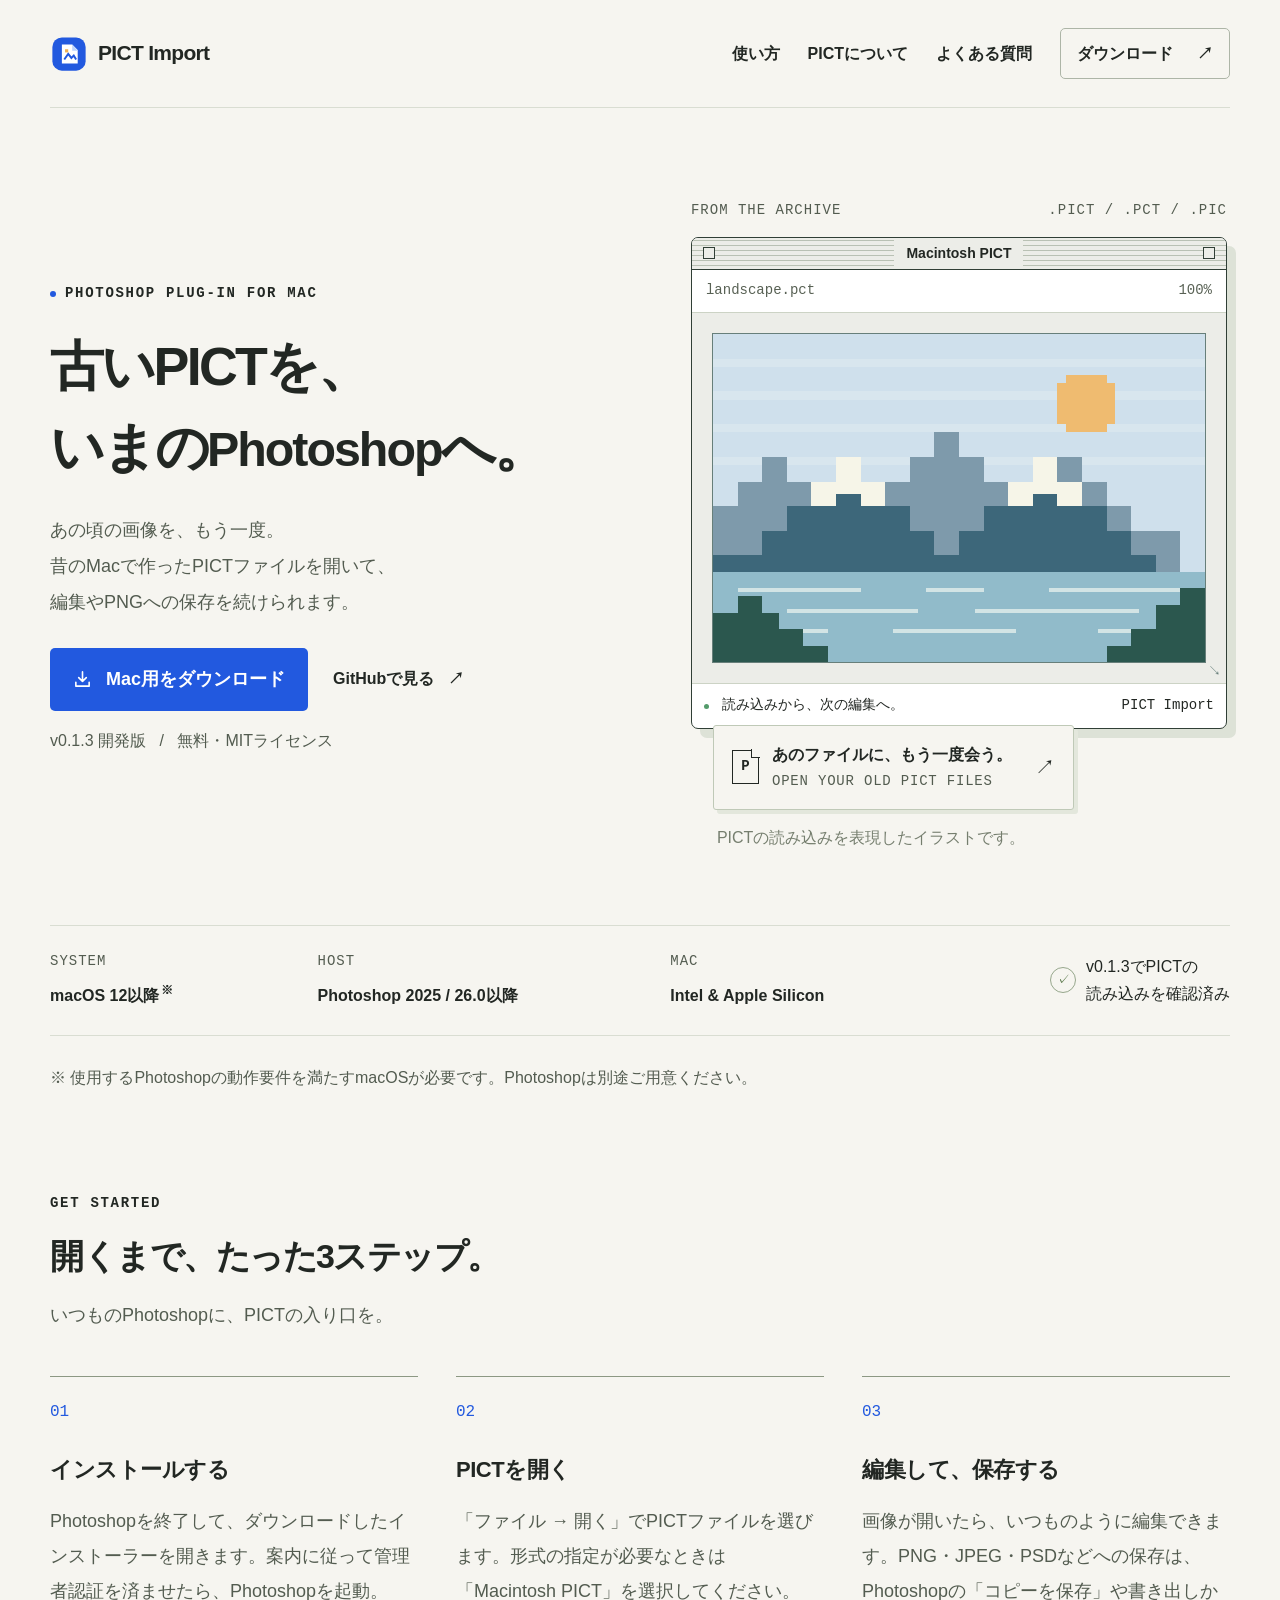
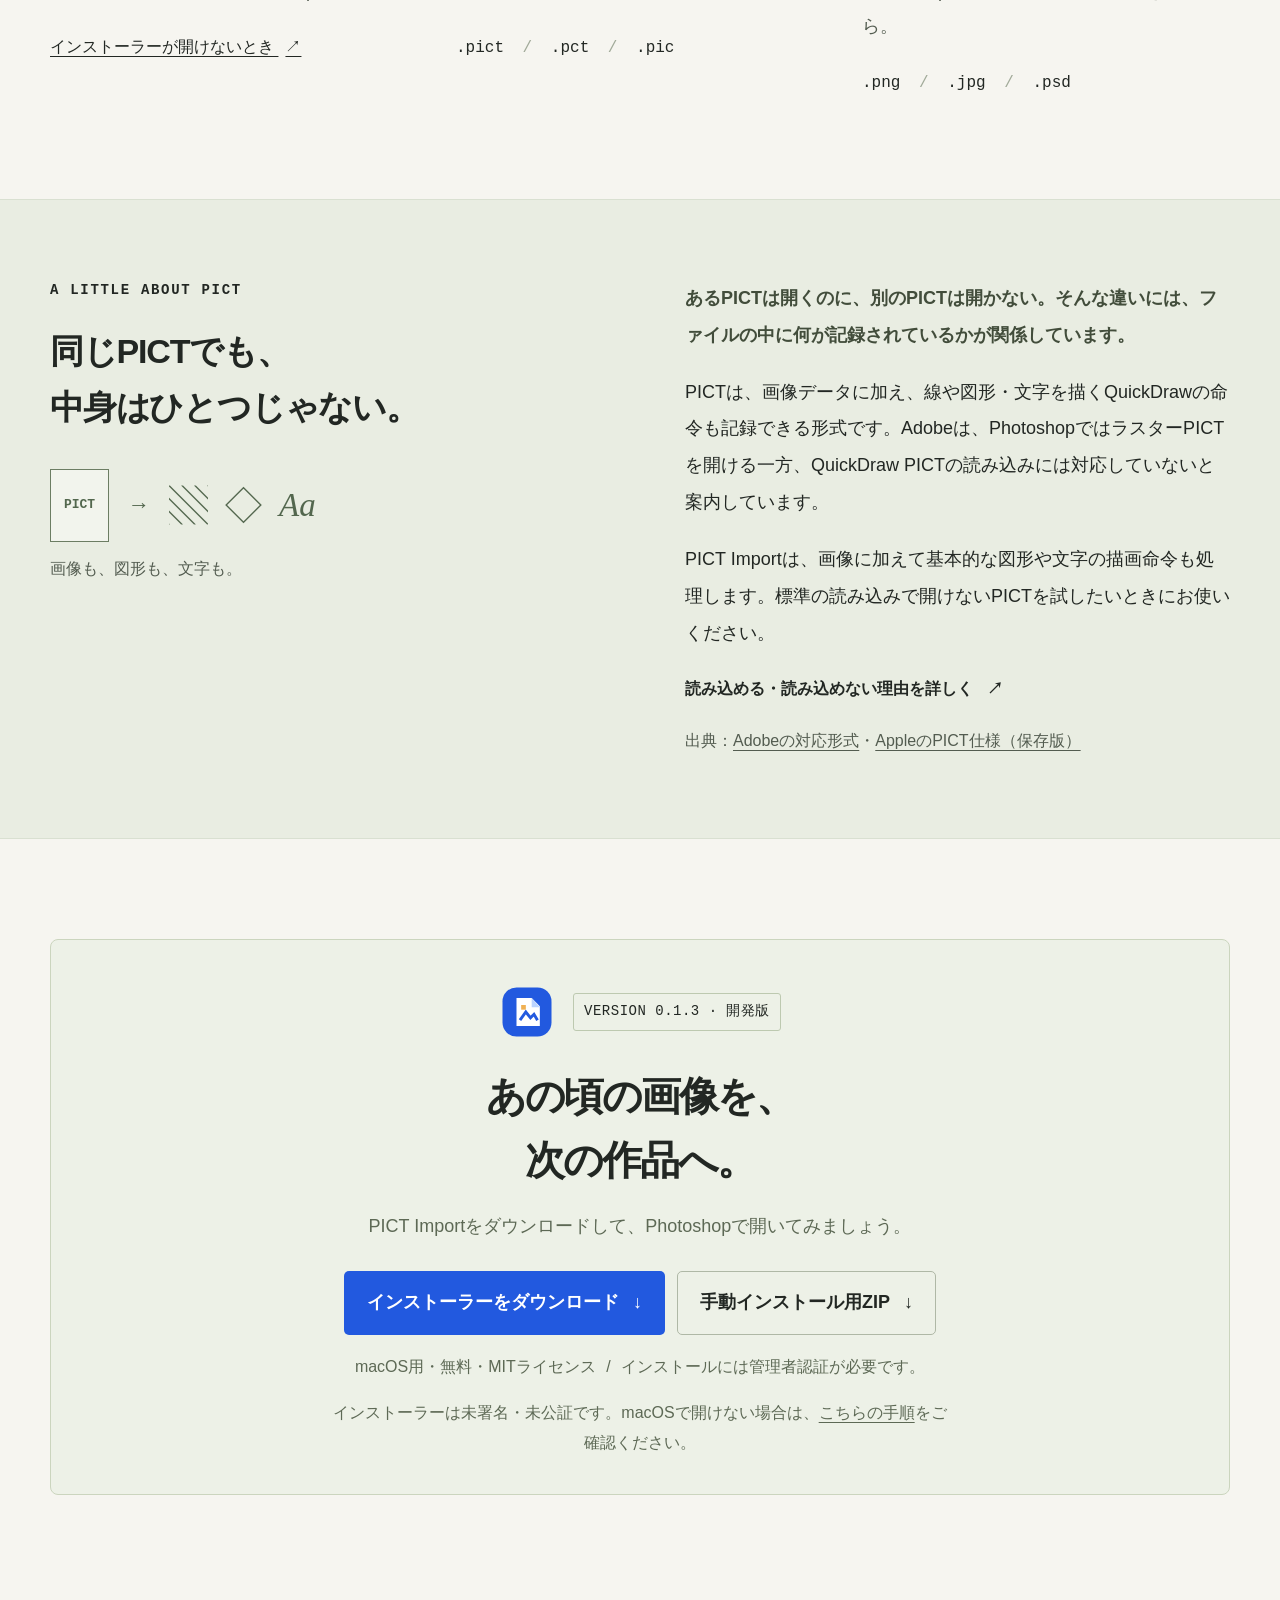
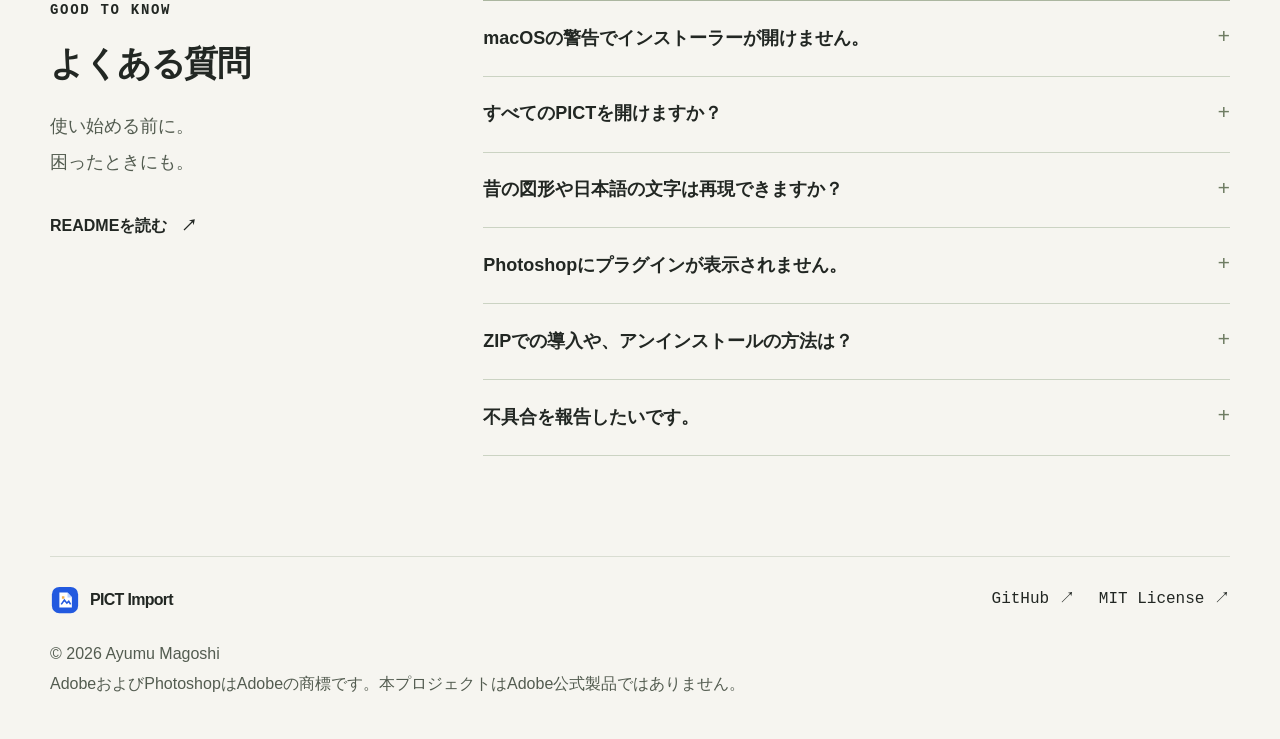
==== commit 63089506: "ホームページの本文と補足文を大きくして読みやすくする" ====
--- a/docs/index.html
+++ b/docs/index.html
@@ -13,7 +13,7 @@
   <meta property="og:url" content="https://ayumuwall.github.io/PICT-Import/">
   <link rel="canonical" href="https://ayumuwall.github.io/PICT-Import/">
   <link rel="icon" type="image/svg+xml" href="assets/pict-mark.svg">
-  <link rel="stylesheet" href="assets/style.css">
+  <link rel="stylesheet" href="assets/style.css?v=913566b69fa3">
   <script src="assets/site.js" defer></script>
 </head>
 <body>
--- a/docs/assets/style.css
+++ b/docs/assets/style.css
@@ -1,2 +1,2 @@
-:root{--paper:#f6f5f0;--ink:#222723;--muted:#62685f;--line:#d9ddd2;--blue:#2259df;--blue-dark:#1541b2;--green:#e9ede2;--mono:ui-monospace,SFMono-Regular,Menlo,monospace;--sans:-apple-system,BlinkMacSystemFont,"Helvetica Neue","Hiragino Kaku Gothic ProN","Yu Gothic",Meiryo,sans-serif}*{box-sizing:border-box}html{scroll-behavior:smooth;scroll-padding-top:24px}body{margin:0;background:var(--paper);color:var(--ink);font-family:var(--sans);font-size:15px;line-height:1.85;-webkit-font-smoothing:antialiased}a{color:inherit;text-underline-offset:4px}button{font:inherit}a:focus-visible,button:focus-visible,summary:focus-visible{outline:3px solid var(--blue);outline-offset:5px}img,svg{max-width:100%;vertical-align:middle}.wrap{width:min(1180px,calc(100% - 96px));margin-inline:auto}.skip{position:absolute;left:20px;top:-80px;background:var(--ink);color:white;padding:12px 20px;z-index:10}.skip:focus{top:12px}.site-header{height:108px;display:flex;align-items:center;justify-content:space-between;border-bottom:1px solid var(--line);gap:24px}.brand{display:inline-flex;align-items:center;gap:10px;text-decoration:none;font-size:21px;font-weight:750;letter-spacing:-.7px;white-space:nowrap}nav{display:flex;align-items:center;gap:28px;font-size:13px;font-weight:650}nav a{text-decoration:none}nav a:hover{color:var(--blue)}.nav-download{border:1px solid #adb5a7;padding:10px 16px;border-radius:5px;display:flex;align-items:center;gap:24px}.hero{display:grid;grid-template-columns:1.1fr 1fr;align-items:center;gap:48px;min-height:620px;padding-block:78px 72px}.eyebrow{font-family:var(--mono);font-size:11px;letter-spacing:1.7px;font-weight:650;margin:0 0 22px;display:flex;align-items:center;gap:9px;line-height:1.5}.status-dot{width:6px;height:6px;background:var(--blue);border-radius:50%}h1,h2,h3,p{overflow-wrap:anywhere}h1{font-size:clamp(36px,4.2vw,57px);line-height:1.5;letter-spacing:-2.7px;margin:0 0 24px;font-weight:750;word-break:keep-all;overflow-wrap:normal}.hero-product{font-size:.9em;letter-spacing:-2px}.hero-lead{font-size:16px;line-height:2;color:var(--muted);margin:0 0 28px}.hero-actions{display:flex;align-items:center;gap:25px;flex-wrap:wrap}.button{display:inline-flex;align-items:center;justify-content:center;gap:14px;min-height:54px;padding:14px 22px;border-radius:5px;font-weight:650;font-size:14px;text-decoration:none;border:1px solid transparent;transition:background .2s,transform .2s}.button svg{width:19px;height:19px}.primary{background:var(--blue);color:#fff}.primary:hover{background:var(--blue-dark);transform:translateY(-2px)}.secondary{background:transparent;border-color:#afb8a6}.secondary:hover{background:#e1e7d8}.text-link{font-size:13px;font-weight:650;text-decoration:none;display:inline-flex;align-items:center;gap:14px}.text-link:hover{color:var(--blue)}.release-note{font-size:11px;color:var(--muted);margin:15px 0 0}.release-note span{margin:0 9px}.hero-visual{margin:0;position:relative;padding:12px 3px 0 0}.visual-topline{display:flex;justify-content:space-between;gap:12px;font-family:var(--mono);font-size:9px;letter-spacing:1px;color:var(--muted);margin-bottom:13px}.art-window{border:1.5px solid #303f36;border-radius:7px;background:#fff;box-shadow:9px 9px 0 #dde2d7;overflow:hidden}.art-titlebar{height:32px;background:repeating-linear-gradient(to bottom,#ecede8 0,#ecede8 2px,#b9c1b4 2px,#b9c1b4 3px,#ecede8 3px,#ecede8 5px);border-bottom:1.5px solid #303f36;display:flex;align-items:center;justify-content:space-between;padding:0 11px;font-size:11px;font-weight:650}.art-titlebar>span:nth-child(2){background:#ecede8;padding-inline:12px;line-height:26px}.window-square{width:12px;height:12px;border:1px solid #303f36;background:#ecede8}.art-toolbar{display:flex;justify-content:space-between;padding:8px 14px;border-bottom:1px solid #ccd3c5;font-family:var(--mono);font-size:10px;color:#586154}.art-canvas{padding:20px;background-color:#ecede8;background-image:radial-gradient(#c0c7b9 .7px,transparent .7px);background-size:6px 6px;position:relative}.landscape{display:block;width:100%;border:1px solid #677f7a}.canvas-corner{position:absolute;right:5px;bottom:0;font-size:13px;color:#677f7a}.art-status{padding:9px 12px;display:flex;justify-content:space-between;align-items:center;gap:12px;border-top:1px solid #ccd3c5;font-size:8px;font-family:var(--mono)}.art-status i{display:inline-block;width:5px;height:5px;background:#549b6b;border-radius:50%;margin-right:5px}.format-tag{display:flex;align-items:center;gap:13px;width:max-content;max-width:calc(100% - 22px);margin:-4px 0 0 22px;position:relative;background:var(--paper);padding:14px 18px;border:1px solid #bfc9b7;border-radius:3px;box-shadow:4px 4px 0 #e3e7dc}.format-tag strong{display:block;font-size:12px}.format-tag div>span{display:block;font-family:var(--mono);font-size:8px;letter-spacing:.8px;color:var(--muted)}.format-tag>span:last-child{margin-left:10px;font-size:20px}.file-mini{display:grid;place-items:center;width:27px;height:34px;border:1.5px solid var(--ink);font-family:var(--mono);font-size:14px;font-weight:700;position:relative}.file-mini:after{content:"";position:absolute;right:-2px;top:-2px;width:8px;height:8px;background:var(--paper);border-left:1.5px solid var(--ink);border-bottom:1.5px solid var(--ink)}figcaption{margin:13px 0 0 26px;font-size:9px;color:#757e6e}.compatibility{display:grid;grid-template-columns:1fr 1.35fr 1.2fr 1fr;gap:24px;padding-block:23px;border-top:1px solid var(--line);border-bottom:1px solid var(--line);align-items:center}.mini-label{display:block;font-family:var(--mono);font-size:9px;color:var(--muted);letter-spacing:1px;margin-bottom:4px}.compatibility strong{font-size:12px;font-weight:600}.compatibility sup{font-size:8px;margin-left:2px}.verified{display:flex;align-items:center;gap:10px;justify-content:flex-end;font-size:10px;line-height:1.7}.check{display:grid;place-items:center;width:26px;height:26px;border:1px solid #96a78c;border-radius:50%;color:#537343;font-size:13px}.system-note{font-size:9px;color:var(--muted);padding-top:11px;margin-bottom:0}.section{padding-block:100px}.section-heading h2,.faq-heading h2{font-size:34px;letter-spacing:-1.5px;line-height:1.55;margin:0 0 17px}.section-heading .eyebrow,.faq-heading .eyebrow{margin-bottom:16px}.section-heading>p:last-child{font-size:13px;color:var(--muted);margin:0}.steps{display:grid;grid-template-columns:repeat(3,1fr);gap:38px;margin-top:43px}.step{border-top:1.5px solid #8c9883;padding-top:17px}.step-number{font-family:var(--mono);font-size:12px;color:var(--blue)}.step h3{font-size:19px;letter-spacing:-.5px;margin:23px 0 13px}.step p{font-size:13px;color:var(--muted);margin:0 0 21px;line-height:1.95}.step>a{font-size:11px;text-underline-offset:4px}.step>a span{margin-left:7px}.file-types{font-family:var(--mono);font-size:11px}.file-types span{color:#a1aa99;padding:0 9px}.pict-story{background:var(--green);padding-block:80px;border-block:1px solid #d9e0d1}.story-grid{display:grid;grid-template-columns:1fr 1fr;gap:90px}.story-grid h2{font-size:34px;letter-spacing:-1.2px;line-height:1.65;margin:0}.story-graphic{display:flex;align-items:center;gap:16px;margin-top:34px;color:#53674e}.story-file{font-family:var(--mono);font-weight:650;display:grid;place-items:center;width:59px;height:73px;border:1.5px solid #6c7d63;font-size:13px;background:#f2f4ed}.story-arrow{font-size:22px;margin-inline:3px}.story-symbol{font-size:39px;line-height:1}.story-symbol.letter{font-family:Georgia,serif;font-size:33px;font-style:italic}.story-caption{font-size:10px;margin-top:12px;color:var(--muted)}.story-copy>p{font-size:13px;line-height:2.05;margin:0 0 20px}.story-copy>p:first-child{font-weight:650;color:#424d3b}.story-copy .source-note{font-size:9px;color:var(--muted);margin:20px 0 0}.download-section{padding-bottom:44px}.download-panel{text-align:center;border:1px solid #cbd5be;padding:44px 32px 35px;border-radius:8px;background-color:#edf1e7;background-image:radial-gradient(#c3cdb6 .7px,transparent .7px);background-size:8px 8px}.download-heading{display:flex;justify-content:center;align-items:center;gap:18px;margin-bottom:24px}.version-chip{border:1px solid #bdc9b0;background:#edf1e7;padding:5px 10px;border-radius:3px;font-size:10px;font-family:var(--mono);letter-spacing:.5px}.download-panel h2{font-size:40px;letter-spacing:-1.9px;line-height:1.6;margin:0 0 12px}.download-panel>p{font-size:13px;color:#5d6955}.download-actions{display:flex;justify-content:center;flex-wrap:wrap;gap:12px;margin:28px 0 17px}.download-panel .download-note{font-size:10px;margin:0}.download-note span{padding-inline:6px}.download-panel .signature-note{font-size:10px;max-width:620px;margin:17px auto 0;line-height:1.9}.faq-section{display:grid;grid-template-columns:1fr 2fr;gap:60px;padding-top:61px}.faq-heading>p:not(.eyebrow){font-size:12px;line-height:2;color:var(--muted)}.faq-heading .text-link{margin-top:13px}.questions{border-top:1px solid #abb6a0}.questions details{border-bottom:1px solid #cbd3c3;scroll-margin-top:32px}.questions summary{list-style:none;cursor:pointer;font-size:13px;font-weight:600;min-height:72px;display:flex;align-items:center;gap:24px;justify-content:space-between;padding-block:18px}.questions summary::-webkit-details-marker{display:none}.questions summary:after{content:"+";font-family:var(--mono);font-size:21px;font-weight:400;flex:none;color:#6f7d63}.questions details[open]>summary:after{content:"−"}.questions details[open]>summary{color:var(--blue)}.answer{font-size:12px;line-height:2;color:#5b6653;padding:0 22px 20px 0}.answer p{margin:0 0 15px}.answer p:last-child{margin-bottom:0}.answer ol{padding-left:22px}.answer li{margin-bottom:7px}.answer code{font-family:var(--mono);font-size:11px}.copy-path{display:flex;align-items:center;gap:12px;background:#e9ede3;border-radius:4px;padding:12px}.copy-path code{overflow-wrap:anywhere;min-width:0;flex:1}.copy-path button{flex:none;border:1px solid #a9b69c;padding:5px 9px;border-radius:3px;cursor:pointer;color:#45563b;background:#f7f8f4;font-size:10px}.copy-path button:hover{background:#fff}.copy-status{font-size:10px;min-height:1em}.site-footer{display:grid;grid-template-columns:1fr auto;gap:24px;border-top:1px solid var(--line);padding-block:28px 40px}.site-footer .brand{font-size:16px}.site-footer>div{display:flex;align-items:center;gap:24px;font-family:var(--mono);font-size:11px}.site-footer>div a{text-decoration:none}.site-footer>p{font-size:9px;color:var(--muted);line-height:1.9;margin:0;grid-column:1/-1}.mobile-break{display:none}
-@media(min-width:1500px){h1{font-size:58px}.hero{gap:72px}}@media(max-width:1050px){.wrap{width:calc(100% - 64px)}nav{gap:20px;font-size:12px}.nav-download{padding:8px 12px;gap:14px}.hero{gap:32px;padding-block:64px;min-height:570px}h1{font-size:clamp(30px,3.8vw,40px);letter-spacing:-2px}.hero-lead{font-size:14px}.hero-actions{gap:16px}.hero-actions .button{font-size:12px;padding-inline:15px}.hero-actions .text-link{font-size:11px}.story-grid{gap:48px}.compatibility{gap:16px}.compatibility strong{font-size:10px}.verified{font-size:9px}.art-canvas{padding:15px}.format-tag{margin-left:12px;padding:12px;gap:10px}.format-tag strong{font-size:10px}.steps{gap:28px}.step h3{font-size:17px}.faq-section{gap:45px}.section{padding-block:80px}.download-section{padding-bottom:35px}.faq-section{padding-top:45px}}@media(max-width:760px){.wrap{width:calc(100% - 40px)}.site-header{height:78px;gap:10px}.brand{font-size:19px}.brand img{width:32px;height:32px}nav>a:not(.nav-download){display:none}.nav-download{font-size:11px;gap:10px}.hero{grid-template-columns:1fr;gap:38px;padding-block:50px 42px}.hero-copy{max-width:560px}.hero .eyebrow{font-size:9px;letter-spacing:1.3px;margin-bottom:20px}h1{font-size:clamp(33px,7.2vw,49px);letter-spacing:-2px;line-height:1.5;margin-bottom:23px}.hero-lead{font-size:14px}.hero-actions{gap:22px}.hero-actions .button{font-size:13px;padding:14px 20px}.hero-actions .text-link{font-size:12px}.hero-visual{max-width:530px;width:100%;margin:0 auto}.visual-topline{font-size:8px}.art-canvas{padding:22px}.format-tag{margin-left:24px;padding:12px 17px;gap:13px}.format-tag strong{font-size:12px}.art-status{font-size:8px}.compatibility{grid-template-columns:1fr 1fr;gap:20px;padding-block:22px}.compatibility strong{font-size:11px}.verified{justify-content:flex-start;font-size:10px}.verified br{display:none}.mini-label{font-size:8px}.system-note{font-size:9px;line-height:1.8}.section{padding-block:64px}.section-heading h2,.faq-heading h2{font-size:28px}.section-heading>p:last-child{font-size:12px}.steps{grid-template-columns:1fr;gap:30px;margin-top:30px}.step{padding:15px 0 0 42px;position:relative}.step-number{position:absolute;left:0;top:18px}.step h3{margin:0 0 10px;font-size:18px}.step p{font-size:13px;margin:0 0 13px}.step>a{display:inline-block;margin-top:0}.pict-story{padding-block:58px}.story-grid{grid-template-columns:1fr;gap:27px}.story-grid h2{font-size:28px}.story-graphic{margin-top:22px;gap:20px}.story-caption{margin-bottom:0}.story-copy>p{font-size:13px}.story-copy .text-link{font-size:12px}.download-section{padding-bottom:28px}.download-panel{padding:32px 18px 28px}.download-heading{gap:13px;margin-bottom:22px}.download-heading img{width:44px;height:44px}.version-chip{font-size:9px}.download-panel h2{font-size:32px;letter-spacing:-1.5px}.download-panel>p{font-size:12px}.download-actions{flex-direction:column;gap:10px;margin-top:24px}.download-actions .button{width:100%;font-size:12px;padding-inline:12px}.download-panel .download-note,.download-panel .signature-note{font-size:9px}.download-note span{display:none}.download-panel .download-note{max-width:240px;margin:auto}.faq-section{grid-template-columns:1fr;gap:28px;padding-top:36px}.faq-heading>p:not(.eyebrow){margin-bottom:8px}.faq-heading>p br{display:none}.faq-heading .text-link{margin-top:2px}.questions summary{font-size:12px;min-height:68px;gap:12px}.answer{padding-right:5px}.site-footer{padding-bottom:30px;gap:18px}.site-footer>div{gap:15px;font-size:10px}.site-footer .brand{font-size:14px;gap:7px}.site-footer .brand img{width:26px;height:26px}.mobile-break{display:initial}}@media(max-width:380px){h1{font-size:28px;letter-spacing:-1.7px}.hero-actions{gap:15px}.hero-actions .button{padding-inline:15px}.hero-actions .text-link{font-size:11px}.format-tag{margin-left:8px;padding-inline:11px;gap:10px}.format-tag strong{font-size:10px}.art-status{font-size:7px}.nav-download{padding-inline:10px}.site-header .brand{font-size:17px;gap:7px}}@media(prefers-reduced-motion:reduce){html{scroll-behavior:auto}*,*:before,*:after{transition:none!important;animation:none!important}}
+:root{--paper:#f6f5f0;--ink:#222723;--muted:#535c50;--line:#d9ddd2;--blue:#2259df;--blue-dark:#1541b2;--green:#e9ede2;--mono:ui-monospace,SFMono-Regular,Menlo,monospace;--sans:-apple-system,BlinkMacSystemFont,"Helvetica Neue","Hiragino Kaku Gothic ProN","Yu Gothic",Meiryo,sans-serif}*{box-sizing:border-box}html{scroll-behavior:smooth;scroll-padding-top:24px}body{margin:0;background:var(--paper);color:var(--ink);font-family:var(--sans);font-size:18px;line-height:1.85;-webkit-font-smoothing:antialiased}a{color:inherit;text-underline-offset:4px}button{font:inherit}a:focus-visible,button:focus-visible,summary:focus-visible{outline:3px solid var(--blue);outline-offset:5px}img,svg{max-width:100%;vertical-align:middle}.wrap{width:min(1180px,calc(100% - 96px));margin-inline:auto}.skip{position:absolute;left:20px;top:-80px;background:var(--ink);color:white;padding:12px 20px;z-index:10}.skip:focus{top:12px}.site-header{height:108px;display:flex;align-items:center;justify-content:space-between;border-bottom:1px solid var(--line);gap:24px}.brand{display:inline-flex;align-items:center;gap:10px;text-decoration:none;font-size:21px;font-weight:750;letter-spacing:-.7px;white-space:nowrap}nav{display:flex;align-items:center;gap:28px;font-size:16px;font-weight:650}nav a{text-decoration:none}nav a:hover{color:var(--blue)}.nav-download{border:1px solid #adb5a7;padding:10px 16px;border-radius:5px;display:flex;align-items:center;gap:24px}.hero{display:grid;grid-template-columns:1.1fr 1fr;align-items:center;gap:48px;min-height:620px;padding-block:78px 72px}.hero-copy,.hero-visual{min-width:0}.eyebrow{font-family:var(--mono);font-size:14px;letter-spacing:1.7px;font-weight:650;margin:0 0 22px;display:flex;align-items:center;gap:9px;line-height:1.5}.status-dot{width:6px;height:6px;background:var(--blue);border-radius:50%}h1,h2,h3,p{overflow-wrap:anywhere}h1{font-size:clamp(36px,4.2vw,57px);line-height:1.5;letter-spacing:-2.7px;margin:0 0 24px;font-weight:750;word-break:keep-all;overflow-wrap:normal}.hero-product{font-size:.9em;letter-spacing:-2px}.hero-lead{font-size:18px;line-height:2;color:var(--muted);margin:0 0 28px}.hero-actions{display:flex;align-items:center;gap:25px;flex-wrap:wrap}.button{display:inline-flex;align-items:center;justify-content:center;gap:14px;min-height:54px;padding:14px 22px;border-radius:5px;font-weight:650;font-size:18px;text-decoration:none;border:1px solid transparent;transition:background .2s,transform .2s}.button svg{width:19px;height:19px}.primary{background:var(--blue);color:#fff}.primary:hover{background:var(--blue-dark);transform:translateY(-2px)}.secondary{background:transparent;border-color:#afb8a6}.secondary:hover{background:#e1e7d8}.text-link{font-size:16px;font-weight:650;text-decoration:none;display:inline-flex;align-items:center;gap:14px}.text-link:hover{color:var(--blue)}.release-note{font-size:16px;color:var(--muted);margin:15px 0 0}.release-note span{margin:0 9px}.hero-visual{margin:0;position:relative;padding:12px 3px 0 0}.visual-topline{display:flex;flex-wrap:wrap;justify-content:space-between;gap:12px;font-family:var(--mono);font-size:14px;letter-spacing:1px;color:var(--muted);margin-bottom:13px}.art-window{border:1.5px solid #303f36;border-radius:7px;background:#fff;box-shadow:9px 9px 0 #dde2d7;overflow:hidden}.art-titlebar{height:32px;background:repeating-linear-gradient(to bottom,#ecede8 0,#ecede8 2px,#b9c1b4 2px,#b9c1b4 3px,#ecede8 3px,#ecede8 5px);border-bottom:1.5px solid #303f36;display:flex;align-items:center;justify-content:space-between;padding:0 11px;font-size:14px;font-weight:650}.art-titlebar>span:nth-child(2){background:#ecede8;padding-inline:12px;line-height:26px}.window-square{width:12px;height:12px;border:1px solid #303f36;background:#ecede8}.art-toolbar{display:flex;justify-content:space-between;padding:8px 14px;border-bottom:1px solid #ccd3c5;font-family:var(--mono);font-size:14px;color:#586154}.art-canvas{padding:20px;background-color:#ecede8;background-image:radial-gradient(#c0c7b9 .7px,transparent .7px);background-size:6px 6px;position:relative}.landscape{display:block;width:100%;border:1px solid #677f7a}.canvas-corner{position:absolute;right:5px;bottom:0;font-size:13px;color:#677f7a}.art-status{padding:9px 12px;display:flex;flex-wrap:wrap;justify-content:space-between;align-items:center;gap:12px;border-top:1px solid #ccd3c5;font-size:14px;font-family:var(--mono)}.art-status i{display:inline-block;width:5px;height:5px;background:#549b6b;border-radius:50%;margin-right:5px}.format-tag{display:flex;align-items:center;gap:13px;width:max-content;max-width:calc(100% - 22px);margin:-4px 0 0 22px;position:relative;background:var(--paper);padding:14px 18px;border:1px solid #bfc9b7;border-radius:3px;box-shadow:4px 4px 0 #e3e7dc}.format-tag div{min-width:0}.format-tag strong{display:block;font-size:16px}.format-tag div>span{display:block;overflow-wrap:anywhere;font-family:var(--mono);font-size:14px;letter-spacing:.8px;color:var(--muted)}.format-tag>span:last-child{flex:none;margin-left:10px;font-size:20px}.file-mini{flex:none;display:grid;place-items:center;width:27px;height:34px;border:1.5px solid var(--ink);font-family:var(--mono);font-size:14px;font-weight:700;position:relative}.file-mini:after{content:"";position:absolute;right:-2px;top:-2px;width:8px;height:8px;background:var(--paper);border-left:1.5px solid var(--ink);border-bottom:1.5px solid var(--ink)}figcaption{margin:13px 0 0 26px;font-size:16px;color:#757e6e}.compatibility{display:grid;grid-template-columns:1fr 1.35fr 1.2fr 1fr;gap:24px;padding-block:23px;border-top:1px solid var(--line);border-bottom:1px solid var(--line);align-items:center}.mini-label{display:block;font-family:var(--mono);font-size:14px;color:var(--muted);letter-spacing:1px;margin-bottom:4px}.compatibility strong{font-size:16px;font-weight:600}.compatibility sup{font-size:12px;margin-left:2px}.verified{display:flex;align-items:center;gap:10px;justify-content:flex-end;font-size:16px;line-height:1.7}.check{display:grid;place-items:center;width:26px;height:26px;border:1px solid #96a78c;border-radius:50%;color:#537343;font-size:13px}.system-note{font-size:16px;color:var(--muted);padding-top:11px;margin-bottom:0}.section{padding-block:100px}.section-heading h2,.faq-heading h2{font-size:34px;letter-spacing:-1.5px;line-height:1.55;margin:0 0 17px}.section-heading .eyebrow,.faq-heading .eyebrow{margin-bottom:16px}.section-heading>p:last-child{font-size:18px;color:var(--muted);margin:0}.steps{display:grid;grid-template-columns:repeat(3,1fr);gap:38px;margin-top:43px}.step{border-top:1.5px solid #8c9883;padding-top:17px}.step-number{font-family:var(--mono);font-size:16px;color:var(--blue)}.step h3{font-size:22px;letter-spacing:-.5px;margin:23px 0 13px}.step p{font-size:18px;color:var(--muted);margin:0 0 21px;line-height:1.95}.step>a{font-size:16px;text-underline-offset:4px}.step>a span{margin-left:7px}.file-types{font-family:var(--mono);font-size:16px}.file-types span{color:#a1aa99;padding:0 9px}.pict-story{background:var(--green);padding-block:80px;border-block:1px solid #d9e0d1}.story-grid{display:grid;grid-template-columns:1fr 1fr;gap:90px}.story-grid h2{font-size:34px;letter-spacing:-1.2px;line-height:1.65;margin:0}.story-graphic{display:flex;align-items:center;gap:16px;margin-top:34px;color:#53674e}.story-file{font-family:var(--mono);font-weight:650;display:grid;place-items:center;width:59px;height:73px;border:1.5px solid #6c7d63;font-size:13px;background:#f2f4ed}.story-arrow{font-size:22px;margin-inline:3px}.story-symbol{font-size:39px;line-height:1}.story-symbol.letter{font-family:Georgia,serif;font-size:33px;font-style:italic}.story-caption{font-size:16px;margin-top:12px;color:var(--muted)}.story-copy>p{font-size:18px;line-height:2.05;margin:0 0 20px}.story-copy>p:first-child{font-weight:650;color:#424d3b}.story-copy .source-note{font-size:16px;color:var(--muted);margin:20px 0 0}.download-section{padding-bottom:44px}.download-panel{text-align:center;border:1px solid #cbd5be;padding:44px 32px 35px;border-radius:8px;background-color:#edf1e7;background-image:radial-gradient(#c3cdb6 .7px,transparent .7px);background-size:8px 8px}.download-heading{display:flex;flex-wrap:wrap;justify-content:center;align-items:center;gap:18px;margin-bottom:24px}.version-chip{border:1px solid #bdc9b0;background:#edf1e7;padding:5px 10px;border-radius:3px;font-size:14px;font-family:var(--mono);letter-spacing:.5px}.download-panel h2{font-size:40px;letter-spacing:-1.9px;line-height:1.6;margin:0 0 12px}.download-panel>p{font-size:18px;color:#5d6955}.download-actions{display:flex;justify-content:center;flex-wrap:wrap;gap:12px;margin:28px 0 17px}.download-panel .download-note{font-size:16px;margin:0}.download-note span{padding-inline:6px}.download-panel .signature-note{font-size:16px;max-width:620px;margin:17px auto 0;line-height:1.9}.faq-section{display:grid;grid-template-columns:1fr 2fr;gap:60px;padding-top:61px}.faq-heading>p:not(.eyebrow){font-size:18px;line-height:2;color:var(--muted)}.faq-heading .text-link{margin-top:13px}.questions{border-top:1px solid #abb6a0}.questions details{border-bottom:1px solid #cbd3c3;scroll-margin-top:32px}.questions summary{list-style:none;cursor:pointer;font-size:18px;font-weight:600;min-height:72px;display:flex;align-items:center;gap:24px;justify-content:space-between;padding-block:18px}.questions summary::-webkit-details-marker{display:none}.questions summary:after{content:"+";font-family:var(--mono);font-size:21px;font-weight:400;flex:none;color:#6f7d63}.questions details[open]>summary:after{content:"−"}.questions details[open]>summary{color:var(--blue)}.answer{font-size:18px;line-height:2;color:#5b6653;padding:0 22px 20px 0}.answer p{margin:0 0 15px}.answer p:last-child{margin-bottom:0}.answer ol{padding-left:22px}.answer li{margin-bottom:7px}.answer code{font-family:var(--mono);font-size:16px}.copy-path{display:flex;align-items:center;gap:12px;background:#e9ede3;border-radius:4px;padding:12px}.copy-path code{overflow-wrap:anywhere;min-width:0;flex:1}.copy-path button{min-height:44px;flex:none;border:1px solid #a9b69c;padding:5px 9px;border-radius:3px;cursor:pointer;color:#45563b;background:#f7f8f4;font-size:16px}.copy-path button:hover{background:#fff}.copy-status{font-size:16px;min-height:1em}.site-footer{display:grid;grid-template-columns:1fr auto;gap:24px;border-top:1px solid var(--line);padding-block:28px 40px}.site-footer .brand{font-size:16px}.site-footer>div{display:flex;align-items:center;gap:24px;font-family:var(--mono);font-size:16px}.site-footer>div a{text-decoration:none}.site-footer>p{font-size:16px;color:var(--muted);line-height:1.9;margin:0;grid-column:1/-1}.mobile-break{display:none}
+@media(min-width:1500px){h1{font-size:58px}.hero{gap:72px}}@media(max-width:1050px){.wrap{width:calc(100% - 64px)}nav{gap:20px;font-size:16px}.nav-download{padding:8px 12px;gap:14px}.hero{gap:32px;padding-block:64px;min-height:570px}h1{font-size:clamp(30px,3.8vw,40px);letter-spacing:-2px}.hero-lead{font-size:18px}.hero-actions{gap:16px}.hero-actions .button{font-size:18px;padding-inline:15px}.hero-actions .text-link{font-size:16px}.story-grid{gap:48px}.compatibility{gap:16px}.compatibility strong{font-size:16px}.verified{font-size:16px}.art-canvas{padding:15px}.format-tag{margin-left:12px;padding:12px;gap:10px}.format-tag strong{font-size:16px}.steps{gap:28px}.step h3{font-size:22px}.faq-section{gap:45px}.section{padding-block:80px}.download-section{padding-bottom:35px}.faq-section{padding-top:45px}}@media(max-width:760px){.wrap{width:calc(100% - 40px)}.site-header{height:78px;gap:10px}.brand{font-size:19px}.brand img{width:32px;height:32px}nav>a:not(.nav-download){display:none}.nav-download{font-size:16px;gap:10px}.hero{grid-template-columns:1fr;gap:38px;padding-block:50px 42px}.hero-copy{max-width:560px}.hero .eyebrow{font-size:14px;letter-spacing:1.3px;margin-bottom:20px}h1{font-size:clamp(33px,7.2vw,49px);letter-spacing:-2px;line-height:1.5;margin-bottom:23px}.hero-lead{font-size:18px}.hero-actions{gap:22px}.hero-actions .button{font-size:18px;padding:14px 20px}.hero-actions .text-link{font-size:16px}.hero-visual{max-width:530px;width:100%;margin:0 auto}.visual-topline{font-size:14px}.art-canvas{padding:22px}.format-tag{margin-left:24px;padding:12px 17px;gap:13px}.format-tag strong{font-size:16px}.art-status{font-size:14px}.compatibility{grid-template-columns:1fr 1fr;gap:20px;padding-block:22px}.compatibility strong{font-size:16px}.verified{justify-content:flex-start;font-size:16px}.verified br{display:none}.mini-label{font-size:14px}.system-note{font-size:16px;line-height:1.8}.section{padding-block:64px}.section-heading h2,.faq-heading h2{font-size:28px}.section-heading>p:last-child{font-size:18px}.steps{grid-template-columns:1fr;gap:30px;margin-top:30px}.step{padding:15px 0 0 42px;position:relative}.step-number{position:absolute;left:0;top:18px}.step h3{margin:0 0 10px;font-size:22px}.step p{font-size:18px;margin:0 0 13px}.step>a{display:inline-block;margin-top:0}.pict-story{padding-block:58px}.story-grid{grid-template-columns:1fr;gap:27px}.story-grid h2{font-size:28px}.story-graphic{margin-top:22px;gap:20px}.story-caption{margin-bottom:0}.story-copy>p{font-size:18px}.story-copy .text-link{font-size:16px}.download-section{padding-bottom:28px}.download-panel{padding:32px 18px 28px}.download-heading{gap:13px;margin-bottom:22px}.download-heading img{width:44px;height:44px}.version-chip{font-size:14px}.download-panel h2{font-size:32px;letter-spacing:-1.5px}.download-panel>p{font-size:18px}.download-actions{flex-direction:column;gap:10px;margin-top:24px}.download-actions .button{width:100%;font-size:18px;padding-inline:12px}.download-panel .download-note,.download-panel .signature-note{font-size:16px}.download-note span{display:none}.download-panel .download-note{max-width:240px;margin:auto}.faq-section{grid-template-columns:1fr;gap:28px;padding-top:36px}.faq-heading>p:not(.eyebrow){margin-bottom:8px}.faq-heading>p br{display:none}.faq-heading .text-link{margin-top:2px}.questions summary{font-size:18px;min-height:68px;gap:12px}.answer{padding-right:5px}.site-footer{padding-bottom:30px;gap:18px}.site-footer>div{gap:15px;font-size:16px}.site-footer .brand{font-size:14px;gap:7px}.site-footer .brand img{width:26px;height:26px}.mobile-break{display:initial}}@media(max-width:380px){h1{font-size:28px;letter-spacing:-1.7px}.hero-actions{gap:15px}.hero-actions .button{padding-inline:15px}.hero-actions .text-link{font-size:16px}.format-tag{margin-left:8px;padding-inline:11px;gap:10px}.format-tag strong{font-size:16px}.art-status{font-size:14px}.nav-download{padding-inline:10px}.site-header .brand{font-size:17px;gap:7px}}@media(prefers-reduced-motion:reduce){html{scroll-behavior:auto}*,*:before,*:after{transition:none!important;animation:none!important}}
